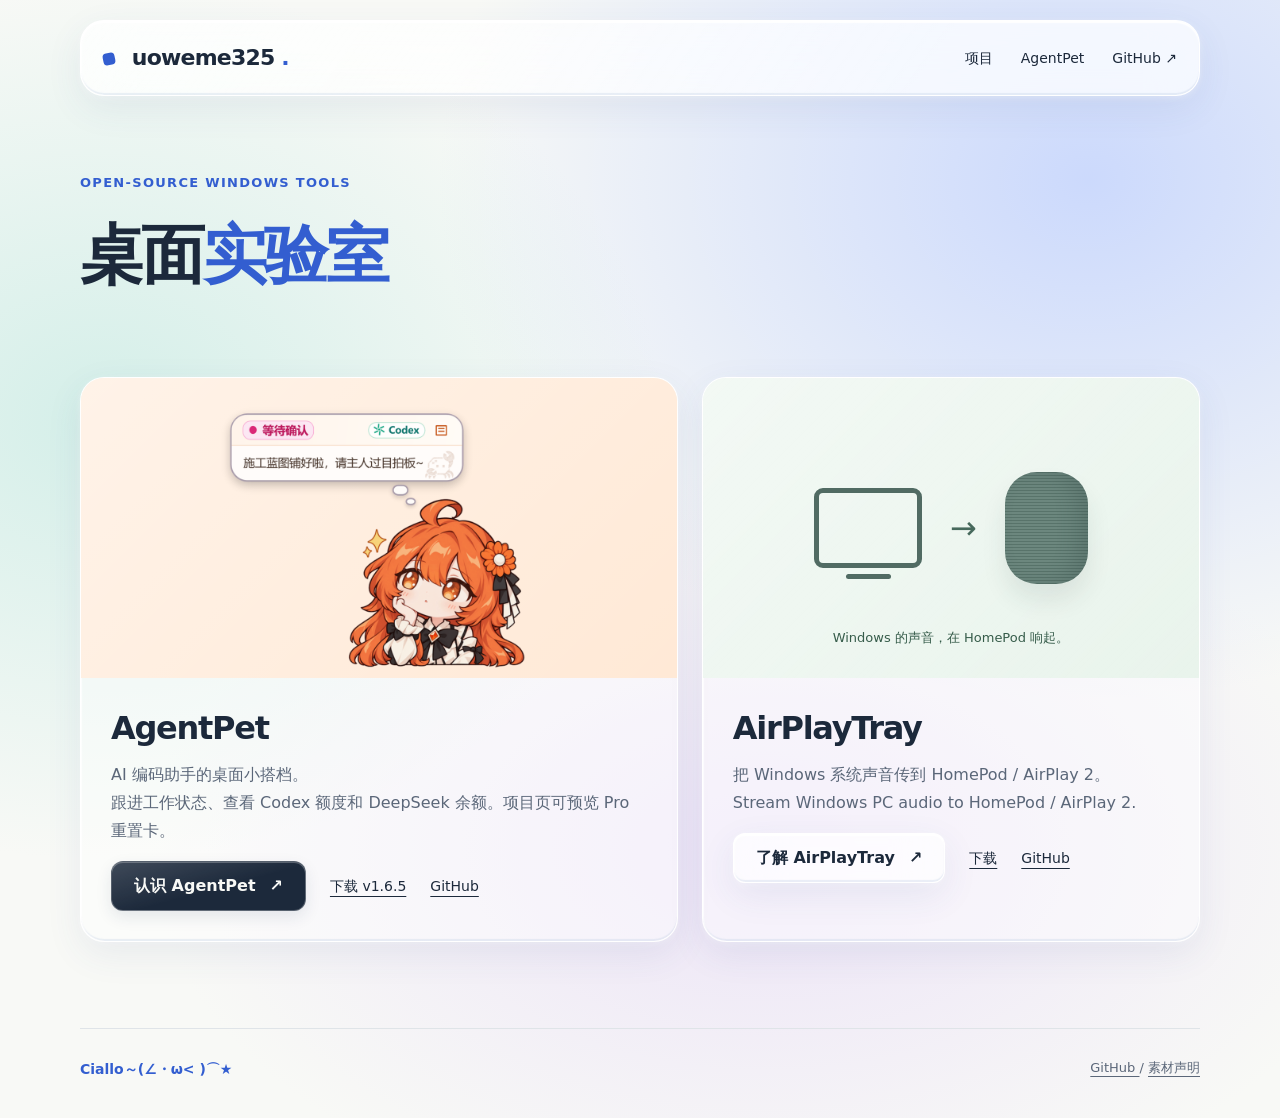
==== index.html @ 13ae91f8 "Restore the homepage open-source label" ====
<!DOCTYPE html>
<html lang="zh-CN">
 <head>
  <meta content="light dark" name="color-scheme"/>
  <meta content="scale" name="text-scale"/>
  <meta charset="utf-8"/>
  <meta content="width=device-width, initial-scale=1.0" name="viewport"/>
  <title>
   uoweme325 — 开源 Windows 小工具 · AgentPet 与 AirPlayTray
  </title>
  <meta content="Open-source Windows desktop utilities by uoweme325: AirPlayTray (stream Windows PC audio to HomePod / AirPlay 2, TuneBlade alternative) and AgentPet (Windows desktop pet for Antigravity, Codex &amp; DeepSeek Harness)." name="description"/>
  <link href="https://uoweme325.github.io/" rel="canonical"/>
  <meta content="website" property="og:type"/>
  <meta content="uoweme325 — Open-Source Windows Utilities" property="og:title"/>
  <meta content="AirPlayTray (Windows audio to HomePod / AirPlay 2) and AgentPet (Windows desktop pet for Antigravity, Codex, and DeepSeek Harness)." property="og:description"/>
  <meta content="https://uoweme325.github.io/" property="og:url"/>
  <link href="/assets/site.css?v=164-ticket2" rel="stylesheet"/>
  <meta content="hB1LJrgwB8bzpsmHyZ8UWJCFtuaxdbqBxyJhywNS37Y" name="google-site-verification"/>
  <meta content="22D04417E4309576BE4F36F7BFB3BDC4" name="msvalidate.01"/>
  <meta content="#f8f9f6" media="(prefers-color-scheme: light)" name="theme-color"/>
  <meta content="#131d2a" media="(prefers-color-scheme: dark)" name="theme-color"/>
  <link href="/assets/claude-pet.ico" rel="icon" type="image/x-icon"/>
  <meta content="https://uoweme325.github.io/assets/agentpet-social.jpg" property="og:image"/>
  <meta content="1200" property="og:image:width"/>
  <meta content="630" property="og:image:height"/>
  <meta content="开源 Windows 桌宠 AgentPet 与小克角色预览" property="og:image:alt"/>
 </head>
 <body>
  <a class="skip" href="#main">
   跳到正文
  </a>
  <header class="wrap site-nav">
   <a class="brand" href="/">
    <span aria-hidden="true" class="brand-mark">
    </span>
    uoweme325
    <span class="soft">
     .
    </span>
   </a>
   <nav aria-label="主要" class="nav-links">
    <a href="/#projects">
     项目
    </a>
    <a href="/AgentPet/">
     AgentPet
    </a>
    <a href="https://github.com/uoweme325">
     GitHub ↗
    </a>
   </nav>
  </header>
  <main class="wrap" id="main" tabindex="-1">
   <section class="home-intro">
    <p class="eyebrow" lang="en">
     OPEN-SOURCE WINDOWS TOOLS
    </p>
    <h1>
     桌面<span class="soft">实验室</span>
    </h1>
   </section>
   <section aria-label="开源项目" class="project-grid" id="projects">
    <article class="project">
     <a aria-label="了解 AgentPet" class="project-art" href="/AgentPet/">
      <img class="home-pet-capture" alt="小克等待确认，Codex 的状态气泡位于角色上方" width="816" height="710" fetchpriority="high" src="/assets/agentpet-1.6.4/claude-scene.webp?v=provider-icons"/>
     </a>
     <div class="project-copy">
      <h2 class="latin">
       AgentPet
      </h2>
      <p>
       AI 编码助手的桌面小搭档。
       <br/>
       跟进工作状态、查看 Codex 额度和 DeepSeek 余额。项目页可预览 Pro 重置卡。
      </p>
      <div class="actions">
       <a class="btn" href="/AgentPet/">
        认识 AgentPet
        <span aria-hidden="true">
         ↗
        </span>
       </a>
       <a class="text-link" href="https://github.com/uoweme325/AgentPet/releases/tag/v1.6.5">
        下载 v1.6.5
       </a>
       <a class="text-link" href="https://github.com/uoweme325/AgentPet">
        GitHub
       </a>
      </div>
     </div>
    </article>
    <article class="project">
     <a aria-label="了解 AirPlayTray" class="project-art audio-art" href="/AirPlayTray/">
      <span aria-hidden="true" class="device">
      </span>
      <span aria-hidden="true" class="signal">
       →
      </span>
      <span aria-hidden="true" class="speaker">
      </span>
      <span class="audio-label">
       Windows 的声音，在 HomePod 响起。
      </span>
     </a>
     <div class="project-copy">
      <h2 class="latin">
       AirPlayTray
      </h2>
      <p>
       把 Windows 系统声音传到 HomePod / AirPlay 2。
       <br/>
       <span lang="en">
        Stream Windows PC audio to HomePod / AirPlay 2.
       </span>
      </p>
      <div class="actions">
       <a class="btn btn-light" href="/AirPlayTray/">
        了解 AirPlayTray
        <span aria-hidden="true">
         ↗
        </span>
       </a>
       <a class="text-link" href="https://github.com/uoweme325/AirPlayTray/releases/latest">
        下载
       </a>
       <a class="text-link" href="https://github.com/uoweme325/AirPlayTray">
        GitHub
       </a>
      </div>
     </div>
    </article>
   </section>
  </main>
  <footer class="wrap site-footer">
   <span class="footer-greeting">
    Ciallo
    <span aria-hidden="true">
     ～(∠・ω&lt; )⌒★
    </span>
   </span>
   <span>
    <a href="https://github.com/uoweme325">
     GitHub
    </a>
    /
    <a href="https://github.com/uoweme325/AgentPet/blob/main/THIRD_PARTY_NOTICES.md">
     素材声明
    </a>
   </span>
  </footer>
 </body>
</html>
---- assets/site.css ----
:root {
  color-scheme: light dark;
  --bg: #f8f9f6;
  --surface: #fff;
  --ink: #1c293b;
  --muted: #5b6779;
  --line: #dfe4e8;
  --accent: #335ed0;
  --tint: #edf0fc;
  --mint: #e9f4ec;
  --shadow: 0 1.5rem 4.375rem #233a5710;
  --glass: #ffffffb8;
  --glass-soft: #ffffff73;
  --glass-edge: #fffffff2;
  --glass-shadow: inset 0 0.125rem 0.0625rem #ffffffee, inset 0.0625rem 0 0.0625rem #ffffffb3, inset 0 -0.125rem 0.0625rem #acbedc40, 0 0.75rem 2.25rem #3b528a16, 0 0.125rem 0.375rem #ffffff66;
  --glow-blue: #b9ccffb3;
  --glow-mint: #bce8e099;
  --glow-pink: #e4d5f899;
  --gradient-space: ;
}
* { box-sizing: border-box; }
html { scroll-padding-top: 2rem; }
body { margin: 0;
  background-color: var(--bg);
  background-image: radial-gradient(ellipse 40.625rem 32.5rem at 85% 11.25rem, var(--glow-blue), transparent), radial-gradient(ellipse 35rem 27.5rem at 8% 26.25rem, var(--glow-mint), transparent), radial-gradient(ellipse 38.75rem 23.75rem at 60% 53.125rem, var(--glow-pink), transparent);
  background-repeat: no-repeat; color: var(--ink); font: 1rem/1.75 "Segoe UI", "Microsoft YaHei", system-ui, sans-serif; }
a { color: inherit; text-decoration: none; }
a:hover { color: var(--accent); }
button { font: inherit; }
a, button, summary { -webkit-tap-highlight-color: transparent; }
:focus-visible { outline: 0.1875rem solid var(--accent); outline-offset: 0.3125rem; }
img { max-width: 100%; height: auto; }
.wrap { width: min(70rem, calc(100% - 3rem)); margin-inline: auto; }
.site-nav { display: flex; flex-wrap: wrap; padding-block: 0.75rem; align-items: center; justify-content: space-between; gap: 1.25rem; min-height: 4.75rem; margin-top: 1.25rem; padding-inline: 1.375rem;
  border: 0.0625rem solid var(--glass-edge); border-radius: 1.5rem;
  background: linear-gradient(125deg var(--gradient-space), #ffffff40, transparent 42%, #ffffff18 75%), var(--glass); box-shadow: var(--glass-shadow); }
.brand { font-family: system-ui, sans-serif; font-size: 1.375rem; font-weight: 800; letter-spacing: -0.05rem; }
.brand-mark { display: inline-block; width: 0.75rem; height: 0.75rem; border-radius: 0.25rem; background: var(--accent); margin-right: 0.625rem; transform: rotate(-12deg); }
.nav-links { display: flex; flex-wrap: wrap; min-inline-size: 0; align-items: center; gap: 1.75rem; font-size: 0.875rem; }
.nav-links a { padding-block: 0.75rem; }
.nav-links [aria-current] { color: var(--accent); }
.skip { position: absolute; top: -6.25rem; background: var(--surface); padding: 0.625rem 1.25rem; z-index: 10; }
.skip:focus { top: 0.625rem; }
h1,h2,h3,p { margin-top: 0; }
h1,h2,h3 { line-height: 1.3; letter-spacing: -.04em; text-wrap: balance; }
.latin { font-family: "Segoe UI", system-ui, sans-serif; }
.eyebrow { color: var(--accent); font-size: 0.8125rem; font-weight: 700; letter-spacing: .1em; margin-bottom: 1.25rem; }
.home-intro { padding: 4.75rem 0 3.625rem; }
.home-intro h1 { font-size: clamp(2.5rem, 1.6rem + 3vw, 4.8rem); line-height: 1.25; max-width: 55rem; margin-bottom: 1.5rem; }
.home-intro p:last-child { color: var(--muted); max-width: 40.625rem; margin-bottom: 0; }
.soft { color: var(--accent); }
.project-grid { display: grid; grid-template-columns: 1.2fr 1fr; gap: 1.5rem; }
.project { border: 0.0625rem solid var(--glass-edge); border-radius: 1.5rem; background: var(--glass-soft); box-shadow: var(--glass-shadow); overflow: hidden; }
.project-art { height: 18.75rem; display: flex; align-items: center; justify-content: center; background: linear-gradient(135deg var(--gradient-space), var(--glass-soft), transparent), var(--tint); position: relative; overflow: hidden; }
.project-art:not(.audio-art) { background-color: #ffe9d6; }
.project-art img { width: 15.9375rem; position: relative; align-self: flex-end; }
.project-art .mini-bubble { position: absolute; top: 2.25rem; left: 1.75rem; border: 0.0625rem solid var(--line); border-radius: 1rem 1rem 0.25rem 1rem; background: var(--glass); padding: 0.75rem 1.125rem; box-shadow: var(--shadow); font-size: 0.8125rem; z-index: 1; }
.project-copy { padding: 1.875rem; }
.project-copy h2 { font-size: 2rem; margin-bottom: 0.75rem; }
.project-copy p { color: var(--muted); min-height: 3.5rem; }
.actions { display: flex; flex-wrap: wrap; align-items: center; gap: 0.875rem 1.5rem; }
.btn { display: inline-flex; align-items: center; justify-content: center; gap: 0.875rem; min-height: 3rem; padding: 0.625rem 1.375rem; border-radius: 0.75rem; background: var(--ink); color: var(--bg); font-weight: 600; border: 0.0625rem solid #ffffff40; box-shadow: inset 0 0.0625rem 0 #ffffff40, 0 0.375rem 1rem #1b30551a; background-image: linear-gradient(165deg var(--gradient-space), #ffffff28, transparent 55%); }
.btn:hover { background: var(--accent); color: #fff; }
.btn-light { background: var(--glass); color: var(--ink); border-color: var(--glass-edge); box-shadow: var(--glass-shadow); }
.text-link { font-size: 0.875rem; text-decoration: underline; text-underline-offset: 0.3125rem; }
.audio-art { background: linear-gradient(135deg var(--gradient-space), var(--glass-soft), transparent), var(--mint); gap: 1.75rem; }
.device { width: 6.75rem; height: 5rem; border: 0.3125rem solid #516b63; border-radius: 0.5625rem; position: relative; }
.device::after { content: ''; position: absolute; width: 2.8125rem; height: 0.3125rem; background: #516b63; bottom: -1rem; left: 1.6875rem; border-radius: 0.25rem; }
.speaker { width: 5.1875rem; height: 7rem; border-radius: 2rem; background: repeating-linear-gradient(0deg, #58736a 0 0.0625rem, #6c877e 0.0625rem 0.1875rem); box-shadow: inset -0.75rem 0 1.25rem #263e3b33, 0 1rem 1.5625rem #263e3b18; }
.signal { color: #47695c; font-size: 2rem; }
.audio-label { position: absolute; bottom: 1.75rem; color: #365c4a; font-size: 0.8125rem; }
.site-footer { border-top: 0.0625rem solid var(--line); margin-top: 5.375rem; padding: 1.75rem 0 2.25rem; display: flex; justify-content: space-between; gap: 1.25rem; color: var(--muted); font-size: 0.8125rem; }
.site-footer a { text-decoration: underline; text-underline-offset: 0.25rem; }
.hero { display: grid; grid-template-columns: repeat(auto-fit, minmax(min(100%, 24rem), 1fr)); align-items: center; gap: 3rem; padding: 4.125rem 0 3.5rem; }
.hero h1 { font-size: clamp(3.5rem, 2.2rem + 4vw, 6.5rem); letter-spacing: -.07em; margin-bottom: 0.75rem; }
.hero .tagline { font-size: clamp(1.6rem, 1.2rem + 1vw, 2.2rem); font-weight: 650; line-height: 1.5; margin-bottom: 1.25rem; }
.hero .intro { color: var(--muted); margin-bottom: 1.625rem; max-width: 26.875rem; }
.release { color: var(--muted); font-size: 0.8125rem; margin: 1rem 0 0; }
.release a { text-decoration: underline; text-underline-offset: 0.25rem; }
.pet-scene {
  --scene-light: #ffe3c7;
  --scene-dark: #51352b;
  --scene-color: var(--scene-light);
  --scene-wash: #ffffff33;
  --scene-highlight: #ffffff99;
  container: pet-preview / inline-size;
  background: linear-gradient(145deg var(--gradient-space), var(--scene-wash), transparent 45%, var(--scene-wash)), var(--scene-color);
  border: 0.0625rem solid #ffffff80;
  box-shadow: 0 1.75rem 4rem -1.875rem #34476559, 0 0.5rem 1.25rem -0.75rem #34476540, inset 0 0.0625rem 0.0625rem #ffffffcc, inset 0 -0.0625rem 0.0625rem #ffffff80;
  border-radius: 2.375rem;
  position: relative;
  display: grid;
  grid-template-columns: minmax(0, 1fr);
  justify-items: center;
  align-content: start;
  gap: 0.875rem;
  padding: 1.25rem 1.5rem 0;
  overflow: hidden;
  overflow: clip;
  isolation: isolate;
}
.pet-scene[data-character="dragon"] { --scene-light: #e7e0f8; --scene-dark: #38304f; }
.pet-scene[data-character="gemini"] { --scene-light: #f5d9ef; --scene-dark: #51304d; }
.pet-scene[data-character="deepseek"] { --scene-light: #cfeaf7; --scene-dark: #193d56; }
.pet-scene[data-character="zcode"] { --scene-light: #d6dcf2; --scene-dark: #242b50; }
:is(.pet-scene, .features, .compat-ticket)[data-character="claude"] {
  --bubble-base: #FFF6EC;
  --bubble-body: #4A2E1B;
  --bubble-banner-start: #FFEAD3;
  --bubble-banner-end: #FFF2E2;
  --bubble-divider: #F7D9BC;
  --bubble-watermark: #CE601824;
  --bubble-glyph: "✧";
  --panel-border: #E28532;
  --panel-accent: #CE6018;
  --panel-heading: #CE6018;
  --panel-dot: #CE6018;
  --panel-subtext: #8F5B36;
  --panel-muted: #A66838;
  --panel-percent: #BA4E0E;
  --panel-track: #F3E2D2;
  --panel-bar: #E57E28;
  --panel-badge: #F7E6D5;
  --panel-badge-ink: #AA5314;
  --panel-shadow: #5E2F0D23;
}
.character[data-character="claude"] { --choice-tint: #FFEAD3; --choice-accent: #CE6018; }
:is(.pet-scene, .features, .compat-ticket)[data-character="dragon"] {
  --bubble-base: #F4F3FB;
  --bubble-body: #2C2645;
  --bubble-banner-start: #E6E4F6;
  --bubble-banner-end: #EFEEF9;
  --bubble-divider: #D8D5EC;
  --bubble-watermark: #655DA226;
  --bubble-glyph: "❖";
  --panel-border: #6D67A2;
  --panel-accent: #595094;
  --panel-heading: #484178;
  --panel-dot: #655DA2;
  --panel-subtext: #6E6799;
  --panel-muted: #8A84B0;
  --panel-percent: #484178;
  --panel-track: #E8E6F4;
  --panel-bar: #746CB0;
  --panel-badge: #EEEDF8;
  --panel-badge-ink: #4E4685;
  --panel-shadow: #2823481b;
}
.character[data-character="dragon"] { --choice-tint: #E6E4F6; --choice-accent: #595094; }
:is(.pet-scene, .features, .compat-ticket)[data-character="gemini"] {
  --bubble-base: #F5F1FF;
  --bubble-body: #2F2859;
  --bubble-banner-start: #EAE2FF;
  --bubble-banner-end: #F6ECFE;
  --bubble-divider: #E2D8FC;
  --bubble-watermark: #7C3AED28;
  --bubble-glyph: "✦";
  --panel-border: #7C6BF2;
  --panel-accent: #5340C9;
  --panel-heading: #4B38BF;
  --panel-dot: #6D5CE7;
  --panel-subtext: #63599E;
  --panel-muted: #7E74B8;
  --panel-percent: #4B38BF;
  --panel-track: #EAE6FA;
  --panel-bar: #7462F0;
  --panel-badge: #EDE9FE;
  --panel-badge-ink: #5340C9;
  --panel-shadow: #37297A1b;
}
.character[data-character="gemini"] { --choice-tint: #EAE2FF; --choice-accent: #5340C9; }
:is(.pet-scene, .features, .compat-ticket)[data-character="deepseek"] {
  --bubble-base: #F0F7FF;
  --bubble-body: #19304B;
  --bubble-banner-start: #DCEBFE;
  --bubble-banner-end: #EBF4FF;
  --bubble-divider: #C7DFF8;
  --bubble-watermark: #2B72BE24;
  --bubble-glyph: "◈";
  --panel-border: #3B82C4;
  --panel-accent: #1D5FA7;
  --panel-heading: #1A5294;
  --panel-dot: #2B72BE;
  --panel-subtext: #46698F;
  --panel-muted: #6284A8;
  --panel-percent: #1A5294;
  --panel-track: #DCEBFA;
  --panel-bar: #327AD1;
  --panel-badge: #E3EFFC;
  --panel-badge-ink: #1D5FA7;
  --panel-shadow: #1538601b;
}
.character[data-character="deepseek"] { --choice-tint: #DCEBFE; --choice-accent: #1D5FA7; }
:is(.pet-scene, .features, .compat-ticket)[data-character="zcode"] {
  --bubble-base: #F1F4FC;
  --bubble-body: #1C253B;
  --bubble-banner-start: #DCE3F7;
  --bubble-banner-end: #ECF0FA;
  --bubble-divider: #CBD5F0;
  --bubble-watermark: #3B59A824;
  --bubble-glyph: "◇";
  --panel-border: #4A66B0;
  --panel-accent: #2C478E;
  --panel-heading: #253D7D;
  --panel-dot: #3B59A8;
  --panel-subtext: #4D5E87;
  --panel-muted: #697AA3;
  --panel-percent: #253D7D;
  --panel-track: #DFE5F5;
  --panel-bar: #3F5EB5;
  --panel-badge: #E6EBF8;
  --panel-badge-ink: #2C478E;
  --panel-shadow: #1A264A1b;
}
.character[data-character="zcode"] { --choice-tint: #DCE3F7; --choice-accent: #2C478E; }
.pet-scene::before {
  content: '';
  position: absolute;
  inset: 0.125rem;
  border-radius: inherit;
  pointer-events: none;
  background: radial-gradient(ellipse 85% 48% at 18% 0%, var(--scene-highlight), transparent 80%), linear-gradient(120deg var(--gradient-space), #ffffff1a, transparent 50%, #ffffff1f);
  box-shadow: inset 0 0.125rem 0.4375rem #ffffff99, inset 0 -0.1875rem 0.75rem #ffffff33;
}
.pet-scene::after {
  content: '';
  position: absolute;
  inset: 0;
  padding: 0.09375rem;
  border-radius: inherit;
  pointer-events: none;
  background: linear-gradient(145deg var(--gradient-space), #ffffffed, #ffffff59 20%, #ffffff0d 38%, #35465f40 54%, #ffffffcc 75%, #ffffff33);
  -webkit-mask: linear-gradient(#fff 0 0) content-box, linear-gradient(#fff 0 0);
  mask: linear-gradient(#fff 0 0) content-box, linear-gradient(#fff 0 0);
  -webkit-mask-composite: xor;
  mask-composite: exclude;
}
.hero-pet { display: block; width: min(100%, 20rem); position: relative; z-index: 1; filter: drop-shadow(0 0.875rem 1rem #3447651f); }
.scene-note { position: relative; z-index: 3; justify-self: start; font-size: 0.8125rem; color: var(--muted); }
.speech {
  position: relative;
  z-index: 2;
  width: min(100%, 19.05rem);
  margin-bottom: 3rem;
  padding: 0;
  border: .12rem solid #a296a8dc;
  border-radius: 1.35rem;
  background: var(--bubble-base);
  color: var(--bubble-body);
  box-shadow: 0 .3rem 1.2rem #3b34483d;
}
.speech-header {
  padding: 0.4375rem 0.875rem;
  border-radius: 1.23rem 1.23rem 0 0;
  border-bottom: 0.0625rem solid var(--bubble-divider);
  background: linear-gradient(to bottom right var(--gradient-space), var(--bubble-banner-start), var(--bubble-banner-end));
}
.speech-state {
  display: inline-flex;
  align-items: center;
  padding: .1125rem .45rem;
  border: .0675rem solid #f9a8d4;
  border-radius: .6rem;
  background: #fce7f3;
  color: #be185d;
  font-size: .9375rem;
  line-height: 1.25;
}
.speech-body { position: relative; padding: .675rem .975rem .825rem; overflow: clip; }
.speech p { position: relative; margin: 0; font-size: .9375rem; line-height: 1.44; }
.speech-watermark { position: absolute; right: 0.75rem; bottom: 0.25rem; color: var(--bubble-watermark); font-size: 2rem; line-height: 1; }
.speech-watermark::before { content: var(--bubble-glyph); }
.speech::before, .speech::after {
  content: '';
  position: absolute;
  background: var(--bubble-base);
  border: .1125rem solid #a296a8dc;
  box-shadow: 0 0.125rem 0.5rem #3b34483b;
  pointer-events: none;
}
.speech::before { top: calc(100% + .2625rem); right: 4.5rem; width: 1.35rem; height: .9rem; border-radius: .45rem; }
.speech::after { top: calc(100% + 1.35rem); right: 3.9rem; width: .8625rem; height: .6rem; border-width: .105rem; border-radius: .3rem; }
.speech .dot { width: .6375rem; height: .6375rem; margin-right: .45rem; }
.dot { display: inline-block; flex: none; width: 0.53125rem; height: 0.53125rem; border-radius: 50%; background: #db2777; margin-right: 0.375rem; }
.compat-ticket {
  border-radius: 1.125rem;
  border: 0.09375rem solid color-mix(in oklab, var(--panel-border, #e28532) 58%, #ffffff);
  background: color-mix(in oklab, var(--bubble-base, #fff6ec) 74%, #ffffff);
  box-shadow: 0 0.1875rem 0 color-mix(in oklab, var(--bubble-divider, #f7d9bc) 82%, #ffffff), 0 0.75rem 1.75rem -1.25rem var(--panel-shadow, #5e2f0d23);
  overflow: hidden;
  transition: border-color 180ms ease-out, background-color 180ms ease-out;
}
.compat-ticket-head {
  display: flex;
  flex-wrap: wrap;
  align-items: center;
  justify-content: space-between;
  gap: .35rem 1rem;
  padding: .52rem 1.125rem;
  background: linear-gradient(90deg var(--gradient-space), var(--bubble-banner-start, #ffead3), var(--bubble-banner-end, #fff2e2));
  border-bottom: 0.09375rem dashed color-mix(in oklab, var(--panel-border, #e28532) 45%, transparent);
  font-size: .75rem;
}
.compat-ticket-kicker {
  display: inline-flex;
  align-items: center;
  gap: .45rem;
  color: var(--panel-heading, #ce6018);
  font-weight: 700;
  letter-spacing: .03em;
}
.compat-live-dot {
  width: .45rem;
  height: .45rem;
  border-radius: 50%;
  background: var(--panel-dot, #ce6018);
  flex: none;
}
.compat-ticket-note {
  font-size: .75rem;
  color: var(--panel-subtext, #8f5b36);
  font-weight: 500;
}
.compat-ticket-row {
  display: grid;
  grid-template-columns: repeat(3, minmax(0, 1fr));
}
.compat-ticket-part {
  display: flex;
  align-items: center;
  gap: .75rem;
  min-inline-size: 0;
  padding: .875rem 1.125rem;
  color: var(--bubble-body, var(--ink));
  text-decoration: none;
  transition: background-color 150ms ease-out;
}
.compat-ticket-part + .compat-ticket-part {
  border-left: 0.09375rem dashed color-mix(in oklab, var(--panel-border, #e28532) 45%, transparent);
}
.compat-ticket-part:hover {
  background: color-mix(in oklab, var(--bubble-banner-start, #ffead3) 56%, #ffffff);
  color: var(--bubble-body, var(--ink));
}
.compat-app-tile {
  flex: none;
  width: 2.25rem;
  height: 2.25rem;
  border-radius: .5625rem;
  border: 0.0625rem solid color-mix(in oklab, var(--panel-border, #e28532) 30%, #e3e7ed);
  background: #fff;
  display: grid;
  place-items: center;
}
.compat-app-tile img {
  width: 1.3125rem;
  height: 1.3125rem;
  object-fit: contain;
}
.compat-app-tile-dsh {
  overflow: hidden;
  padding: 0;
}
.compat-app-tile-dsh img {
  width: 100%;
  height: 100%;
  object-fit: cover;
}
.compat-part-copy {
  min-inline-size: 0;
  flex: 1;
  display: flex;
  flex-direction: column;
}
.compat-part-name {
  font-size: .90625rem;
  font-weight: 650;
  line-height: 1.25;
  letter-spacing: -.015em;
  color: var(--ink);
  transition: color 150ms ease-out;
}
.compat-ticket-part:hover .compat-part-name {
  color: var(--panel-heading, var(--accent));
}
.compat-part-desc {
  margin-top: .125rem;
  font-size: .75rem;
  color: var(--panel-subtext, var(--muted));
  line-height: 1.35;
  white-space: nowrap;
  overflow: hidden;
  text-overflow: ellipsis;
}
.compat-part-arrow {
  flex: none;
  font-size: .875rem;
  font-weight: 600;
  color: var(--panel-muted, var(--muted));
  transition: transform 150ms ease-out, color 150ms ease-out;
}
.compat-ticket-part:hover .compat-part-arrow {
  color: var(--panel-heading, var(--accent));
  transform: translate(0.1rem, -0.1rem);
}
@media (max-width: 56em) {
  .compat-ticket-row { grid-template-columns: 1fr; }
  .compat-ticket-part + .compat-ticket-part {
    border-left: 0;
    border-top: 0.09375rem dashed color-mix(in oklab, var(--panel-border, #e28532) 45%, transparent);
  }
}
.section { padding-top: 5.125rem; }
.section-heading { display: flex; align-items: end; justify-content: space-between; gap: 1.5rem; margin-bottom: 1.875rem; }
.section h2 { font-size: clamp(1.8rem, 1.35rem + 1.5vw, 2.8rem); margin-bottom: 0; }
.section-heading p { color: var(--muted); font-size: 0.875rem; margin: 0; }
.features { display: grid; grid-template-columns: repeat(auto-fit, minmax(min(100%, 16rem), 1fr)); gap: 1.25rem; }
.feature { border: 0.0625rem solid var(--glass-edge); background: var(--glass); box-shadow: var(--glass-shadow); border-radius: 1.25rem; padding: 1.5rem; }
.feature h3 { margin: 1.375rem 0 0.625rem; font-size: 1.25rem; }
.feature > p { color: var(--muted); font-size: 0.875rem; margin-bottom: 0; }
.feature-demo { container: feature-preview / inline-size; min-inline-size: 0; min-height: 14rem; display: grid; place-items: center; padding: .5rem 0 2.5rem; }
.native-panel, .speech { color-scheme: only light; }
.native-panel, .speech { font-family: "Microsoft YaHei UI", "Segoe UI", sans-serif; line-height: 1.25; }
/* Native geometry at 1.2 times the app's DIP dimensions; sample content may grow when text is enlarged. */
.native-panel { position: relative; width: min(100%, 19.8rem); min-inline-size: 0; border: .165rem solid var(--panel-border); border-radius: 1.35rem; background: var(--bubble-base); color: var(--bubble-body); box-shadow: 0 .3rem 1.2rem var(--panel-shadow); }
.native-panel::before, .native-panel::after { content: ''; position: absolute; background: var(--bubble-base); border: .135rem solid var(--panel-border); box-shadow: 0 .15rem .675rem var(--panel-shadow); pointer-events: none; }
.native-panel::before { top: calc(100% + .2625rem); right: 4.5rem; width: 1.35rem; height: .9rem; border-radius: .45rem; }
.native-panel::after { top: calc(100% + 1.35rem); right: 3.9rem; width: .8625rem; height: .6rem; border-width: .1125rem; border-radius: .3rem; }
.native-heading { display: flex; flex-wrap: wrap; align-items: center; gap: .45rem; margin-bottom: .45rem; }
.native-heading strong { min-inline-size: 0; font-size: .9375rem; line-height: 1.3; color: var(--panel-accent); }
.native-icon { width: 1.2rem; height: 1.2rem; object-fit: contain; flex: none; }
.native-refresh { margin-inline-start: auto; color: var(--panel-accent); font-size: 1.05rem; line-height: 1; }
.native-badge { padding: .1125rem .45rem; border-radius: .375rem; background: var(--panel-badge); color: var(--panel-badge-ink); font-size: .75rem; font-weight: 600; }
.native-work { container: work-status / inline-size; width: min(100%, 19.05rem); min-block-size: 5.4rem; }
.native-work-header { display: flex; align-items: center; justify-content: space-between; gap: .375rem; padding: .5rem .625rem; border-bottom: .075rem solid var(--bubble-divider); border-radius: 1.185rem 1.185rem 0 0; background: linear-gradient(to bottom right var(--gradient-space), var(--bubble-banner-start), var(--bubble-banner-end)); }
.native-work-status { display: flex; align-items: center; flex: none; }
.native-work-state { display: inline-flex; align-items: center; color: var(--panel-heading); font-size: .875rem; white-space: nowrap; }
.native-work-dot { width: .53125rem; height: .53125rem; margin-inline-end: .375rem; border-radius: 50%; background: var(--panel-dot); }
.native-sources { display: flex; align-items: center; gap: .25rem; min-inline-size: 0; margin: 0; padding: 0; list-style: none; }
.native-source { display: inline-flex; flex: none; align-items: center; gap: .1875rem; padding: .0625rem .25rem; border: .05625rem solid #afe1cd; border-radius: .53125rem; background: #ffffffdd; color: #0f766e; font-size: .75rem; font-weight: 700; white-space: nowrap; }
.native-source[data-agent="antigravity"] { border-color: #bfdbfe; color: #1d4ed8; }
.native-source[data-agent="dsh"] { border-color: #b3ddf2; color: #026aa7; }
.native-source img { flex: none; width: .8125rem; height: .8125rem; }
@container work-status (max-width: 18rem) {
  .native-source > span { position: absolute; inline-size: .0625rem; block-size: .0625rem; padding: 0; margin: -.0625rem; overflow: clip; clip-path: inset(50%); white-space: nowrap; }
}
@container work-status (max-width: 10rem) {
  .native-work-header { padding-inline: .375rem; gap: .25rem; }
  .native-work-label { position: absolute; inline-size: .0625rem; block-size: .0625rem; padding: 0; margin: -.0625rem; overflow: clip; clip-path: inset(50%); white-space: nowrap; }
  .native-work-dot { margin-inline-end: 0; }
  .native-sources { gap: .125rem; }
  .native-source { padding-inline: .0625rem; }
  .native-source img { width: .625rem; height: .625rem; }
}
.native-work-body { position: relative; padding: .675rem .975rem .825rem; }
.native-work-body p { position: relative; margin: 0; font-size: .9375rem; line-height: 1.44; }
.native-work-body .speech-watermark { right: .75rem; bottom: .3rem; font-size: 2.1rem; }
.native-quota, .native-balance { min-block-size: 9.75rem; padding: .6rem .9rem; align-content: center; }
.native-quota { display: grid; }
.native-quota-row { display: flex; flex-wrap: wrap; align-items: baseline; gap: .15rem .6rem; margin: .15rem 0; }
.native-quota-row span { color: var(--panel-subtext); font-size: .8625rem; }
.native-quota-row small { color: var(--panel-muted); font-size: .7875rem; }
.native-quota-row span { font-weight: 600; }
.native-quota-row b { margin-inline-start: auto; color: var(--panel-percent); font-size: 1.35rem; line-height: 1.2; }
.native-meter { display: block; appearance: none; width: 100%; height: .375rem; margin: 0; border: 0; border-radius: .225rem; background: var(--panel-track); }
.native-meter + .native-quota-row { margin-top: .525rem; }
.native-meter::-webkit-meter-bar { height: .375rem; border: 0; border-radius: .225rem; background: var(--panel-track); }
.native-meter::-webkit-meter-optimum-value { border-radius: inherit; background: var(--panel-bar); }
.native-meter::-moz-meter-bar { border-radius: inherit; background: var(--panel-bar); }
.native-balance { display: grid; grid-template-columns: minmax(0, 1fr) auto; column-gap: .3rem; align-items: center; }
.native-balance .native-heading { grid-row: 1; grid-column: 1 / -1; display: grid; grid-template-columns: minmax(0, 1fr) auto auto; gap: .15rem; margin-bottom: .375rem; }
.native-title { display: flex; align-items: center; gap: .225rem; min-inline-size: 0; }
.native-title .native-icon { width: .975rem; height: .975rem; }
.native-title .native-badge { flex: none; padding: .0375rem .2625rem; font-size: .7125rem; }
.native-update { color: var(--panel-muted); font-size: .75rem; white-space: nowrap; }
.native-balance .native-refresh { margin: 0; font-size: .9375rem; }
.native-total { grid-row: 2; grid-column: 1 / -1; display: flex; flex-wrap: wrap; align-items: baseline; justify-content: space-between; gap: .3rem; min-inline-size: 0; margin: .075rem 0; }
.native-total span { color: var(--panel-subtext); font-size: .81rem; font-weight: 600; }
.native-total b { color: var(--panel-percent); font-size: 1.35rem; line-height: 1.2; overflow-wrap: anywhere; }
.native-breakdown { grid-row: 3; grid-column: 1; min-inline-size: 0; margin: .225rem 0 0; color: var(--panel-muted); font-size: .75rem; line-height: 1.25; }
.native-pricing { grid-row: 3; grid-column: 2; min-inline-size: 0; margin-top: .225rem; color: #2563eb; font-size: .7125rem; text-align: right; text-underline-offset: .2em; }
.native-pricing:hover { color: #1d4ed8; }
.native-pricing:focus-visible { outline-color: #1d4ed8; }
@container feature-preview (max-width: 18rem) {
  .native-balance .native-heading { display: contents; }
  .native-title { grid-row: 1; grid-column: 1 / -1; padding-inline-end: 1.5rem; margin-bottom: .375rem; }
  .native-title strong { font-size: .78125rem; }
  .native-title .native-icon { width: .8125rem; height: .8125rem; }
  .native-title .native-badge { font-size: .59375rem; }
  .native-balance .native-refresh { grid-row: 1; grid-column: 2; justify-self: end; align-self: center; margin-bottom: .375rem; }
  .native-update { grid-row: 2; grid-column: 1; }
  .native-pricing { grid-row: 2; grid-column: 2; align-self: center; margin-top: 0; }
  .native-total { grid-row: 3; }
  .native-total span { font-size: .675rem; }
  .native-total b { font-size: 1.125rem; }
  .native-breakdown { grid-row: 4; grid-column: 1 / -1; }
}
@container feature-preview (max-width: 12rem) {
  .native-balance { display: flex; flex-direction: column; align-items: stretch; }
  .native-title { flex-wrap: wrap; }
  .native-title strong { overflow-wrap: anywhere; }
}
.demo-note { margin: 0.875rem 0 0; color: var(--muted); font-size: 0.8125rem; }
.character-grid { min-inline-size: 0; margin: 0; padding: 0; border: 0; display: grid; grid-template-columns: repeat(5,minmax(0,1fr)); gap: 1.125rem; }
.character {
  position: relative;
  display: block;
  width: 100%;
  padding: 0.625rem 0.625rem 1.125rem;
  border: 0.125rem solid var(--glass-edge);
  border-radius: 1.5rem;
  background: var(--glass);
  box-shadow: 0 0.625rem 1.75rem #3447650d, inset 0 0.0625rem 0.0625rem #ffffffb3;
  color: var(--ink);
  text-align: center;
  cursor: pointer;
}
.character:has(input:checked) { border-color: var(--choice-accent); box-shadow: 0 0 0 0.25rem var(--choice-tint), 0 0.875rem 2rem #3447651a; }
.character-portrait {
  display: block;
  margin-bottom: 0.75rem;
  padding-top: 0.25rem;
  border: 0.0625rem solid #ffffffb3;
  border-radius: 1rem;
  overflow: hidden;
  background: linear-gradient(145deg var(--gradient-space), #ffffff80, transparent 75%), var(--choice-tint);
}
.character img { width: 100%; aspect-ratio: 1; display: block; filter: drop-shadow(0 0.5rem 0.5rem #3447651a); }
.character strong { display: block; margin-bottom: 0.1875rem; font-size: 1rem; }
.character-family { font-size: 0.8125rem; color: var(--muted); }
.character-selected {
  position: absolute;
  z-index: 1;
  top: 0.625rem;
  right: 0.625rem;
  display: grid;
  place-items: center;
  width: 1.5rem;
  height: 1.5rem;
  border-radius: 50%;
  background: var(--choice-accent);
  color: #fff;
  font-size: 0.875rem;
  font-weight: 700;
  visibility: hidden;
}
.character:has(input:checked) .character-selected { visibility: visible; }
.sr-only, .character-choice { position: absolute; width: 0.0625rem; height: 0.0625rem; overflow: hidden; clip-path: inset(50%); white-space: nowrap; }
.character-input { position: absolute; z-index: 2; inset: 0; width: 100%; height: 100%; margin: 0; opacity: 0; cursor: pointer; }
.footer-greeting { display: inline-flex; color: var(--accent); font-size: 0.875rem; font-weight: 600; }
.setup { background: linear-gradient(135deg var(--gradient-space), var(--glass-soft), transparent), var(--mint); border: 0.0625rem solid var(--glass-edge); box-shadow: var(--glass-shadow); border-radius: 1.5rem; padding: 2.375rem; margin-top: 4.875rem; }
.setup h2 { margin: 0 0 1.75rem; }
.steps { display: grid; grid-template-columns: repeat(3,minmax(0,1fr)); gap: 2rem; padding-left: 1.375rem; }
.steps li { padding-left: 0.3125rem; }
.steps strong { display: block; margin-bottom: 0.5rem; }
.steps p { font-size: 0.8125rem; color: var(--muted); }
.requirements { font-size: 0.8125rem; color: var(--muted); border-top: 0.0625rem solid var(--line); padding-top: 1.125rem; margin-bottom: 0; }
details { border-bottom: 0.0625rem solid var(--line); padding-block: 1.25rem; }
summary { cursor: pointer; font-weight: 600; list-style: none; display: flex; align-items: baseline; gap: .65em; }
summary::-webkit-details-marker { display: none; }
summary::before { content: ''; flex: none; width: .45em; height: .45em; border-right: 0.125rem solid currentColor; border-bottom: 0.125rem solid currentColor; transform: rotate(-45deg); }
details[open] > summary::before { transform: rotate(45deg); }
details p { max-width: 50rem; color: var(--muted); font-size: 0.875rem; margin: 0.9375rem 0 0; }
@media (prefers-reduced-motion: no-preference) {
  .btn, .character { transition: background-color .2s, border-color .2s, box-shadow .2s, transform .2s; }
  .btn:hover, .character:hover { transform: translateY(-0.1875rem); }
}
@media (hover: hover) and (pointer: fine) and (prefers-reduced-motion: no-preference) {
  .pet-scene::before {
    background: radial-gradient(ellipse 85% 48% at var(--light-x, 18%) var(--light-y, 0%), var(--scene-highlight), transparent 80%), linear-gradient(120deg var(--gradient-space), #ffffff1a, transparent 50%, #ffffff1f);
  }
}
@media (max-width: 50em) {
  .hero { gap: 1.75rem; }
  .project-grid { grid-template-columns: 1fr 1fr; }
}
@media (max-width: 64em) {
  .features { grid-template-columns: 1fr; }
  .feature { display: grid; grid-template-columns: 1fr 1fr; grid-template-rows: auto auto 1fr; gap: 0 1.5rem; align-items: start; }
  .feature-demo { grid-row: span 3; }
  .feature h3 { margin-top: 0.625rem; }
}
@media (max-width: 40em) {
  .wrap { width: calc(100% - 2.25rem); }
  .site-nav { min-height: 4.25rem; gap: 0.625rem; padding-inline: 0.875rem; border-radius: 1.25rem; }
  .brand { font-size: 1.125rem; }
  .nav-links { gap: 1rem; font-size: 0.8125rem; }
  .home-intro { padding: 3.125rem 0 2.25rem; }
  .project-grid, .hero { grid-template-columns: 1fr; }
  .project-art { height: 16.25rem; }
  .hero { padding-top: 2.625rem; gap: 2rem; }

  .hero .intro { max-width: none; }
  .pet-scene { border-radius: 2rem; }
  .section { padding-top: 3.5rem; }
  .section-heading { display: block; }
  .section-heading p { margin-top: 0.75rem; }
  .compat-ticket-head { padding: .45rem .875rem; }
  .compat-ticket-part { padding: .75rem .875rem; gap: .625rem; }
  .character-grid { display: flex; flex-wrap: wrap; justify-content: center; gap: 0.625rem; }
  .character { flex: 0 1 calc((100% - 1.25rem) / 3); min-inline-size: min(100%, 6rem); }
  .character { padding: 0.5rem 0.3125rem 0.8125rem; border-radius: 1.125rem; }
  .character-portrait { margin-bottom: 0.5rem; }
  .character strong { font-size: 0.875rem; }
  .character-family { font-size: 0.8125rem; }
  .character-selected { top: 0.375rem; right: 0.375rem; width: 1.25rem; height: 1.25rem; font-size: 0.8125rem; }
  .feature { display: block; }
  .feature h3 { margin-top: 1.25rem; }
  .steps { grid-template-columns: minmax(0, 1fr); gap: 0.625rem; }
  .setup { padding: 1.75rem; margin-top: 3.375rem; }
  .site-footer { flex-direction: column; gap: 0.625rem; margin-top: 3.5rem; }
}
@media (prefers-color-scheme: dark) {
  :root { --bg: #131d2a; --surface: #1c2939; --ink: #edf1f8; --muted: #b1bed0; --line: #354356; --accent: #a9bdff; --tint: #263149; --mint: #203b35; --shadow: 0 1.5rem 3.75rem #0002; }
  :root {
    --glass: #1c2939c9;
    --glass-soft: #1c29398c;
    --glass-edge: #ffffff24;
    --glass-shadow: inset 0 0.0625rem 0 #ffffff22, inset 0 -0.0625rem 0 #0002, 0 1rem 3rem #0003;
    --glow-blue: #4868bd40;
    --glow-mint: #2f9f8c24;
    --glow-pink: #9a60c524;
  }
  .pet-scene {
    --scene-color: var(--scene-dark);
    --scene-wash: #d8e5ff0d;
    --scene-highlight: #e0ecff1f;
    border-color: #ffffff29;
    box-shadow: 0 1.75rem 4rem -1.875rem #0009, 0 0.5rem 1.25rem -0.75rem #0006, inset 0 0.0625rem 0.0625rem #ffffff40;
  }
  .pet-scene::before { box-shadow: inset 0 0.125rem 0.4375rem #ffffff26, inset 0 -0.1875rem 0.75rem #ffffff0d; }
  .pet-scene::after { opacity: .55; }
  .character:has(input:checked) { box-shadow: 0 0 0 0.125rem var(--choice-accent), 0 0.875rem 2rem #0003; }
  .character-portrait { border-color: #ffffff1a; background: radial-gradient(ellipse at 50% 85%, #ffffff1f, transparent 80%); }
  .project-art:not(.audio-art) { background-color: #51352b; }
  .audio-label, .signal { color: #c1dece; }
  .btn:hover { background: #bed0ff; color: #131d2a; }
}

@supports (background: linear-gradient(in oklab, white, black)) {
  :root { --gradient-space: in oklab; }
}
/* Solid surfaces remain the fallback when backdrop filtering is unavailable. */
@supports ((backdrop-filter: blur(0.0625rem)) or (-webkit-backdrop-filter: blur(0.0625rem))) {
  .site-nav, .mini-bubble, .btn-light {
    -webkit-backdrop-filter: blur(1.5rem) saturate(155%);
    backdrop-filter: blur(1.5rem) saturate(155%);
  }
  .pet-scene {
    -webkit-backdrop-filter: blur(1.375rem) saturate(150%);
    backdrop-filter: blur(1.375rem) saturate(150%);
  }
}
@supports (background-color: color-mix(in oklab, white, transparent)) {
  .pet-scene { background-color: color-mix(in oklab, var(--scene-color) 38%, transparent); }
}
@media (prefers-reduced-transparency: reduce) {
  :root { --glass: var(--surface); --glass-soft: var(--surface); }
  .site-nav, .mini-bubble, .btn-light, .chip-btn, .detail-trigger, .scene-quote, .pill-switch {
    -webkit-backdrop-filter: none;
    backdrop-filter: none;
  }
  .chip-btn, .detail-trigger, .scene-quote { background: var(--surface); }
}
@media (forced-colors: active) {
  .site-nav, .project, .pet-scene, .speech, .mini-bubble, .btn, .feature, .character, .setup {
    border-color: ButtonText;
    box-shadow: none;
  }
  .character:has(input:checked) { outline: 0.125rem solid Highlight; }
}

.hero > *, .project, .feature { min-inline-size: 0; }
.brand, h1, h2 { overflow-wrap: anywhere; }
.hero .tagline, .section-heading p { text-wrap: balance; }
.hero .intro, .feature > p, .steps p, details p { text-wrap: pretty; }
.keep { white-space: nowrap; }
.steps li, .speech p, .feature-demo { min-inline-size: 0; overflow-wrap: anywhere; }
.speech-state { max-inline-size: 100%; overflow-wrap: anywhere; }
.character:has(input:focus-visible) { outline: 0.1875rem solid var(--accent); outline-offset: 0.3125rem; }
.character { -webkit-tap-highlight-color: transparent; }

@container pet-preview (max-width: 24rem) {
  .speech { margin-bottom: 3rem; }
  .hero-pet { width: min(100%, 17rem); }
}
@media (min-width: 64.0625em) {
  .features { grid-template-rows: auto auto 1fr auto; }
  .feature { display: grid; grid-row: span 4; grid-template-rows: auto auto 1fr auto; grid-template-rows: subgrid; row-gap: 0; }
}
@media (prefers-color-scheme: dark) {
  .character[data-character="claude"] { --choice-accent: #f3ae77; }
  .character[data-character="dragon"] { --choice-accent: #b6a8ee; }
  .character[data-character="gemini"] { --choice-accent: #c2a8ff; }
  .character[data-character="deepseek"] { --choice-accent: #89bdf2; }
  .character[data-character="zcode"] { --choice-accent: #a5b8f2; }
  .character-selected { color: #131d2a; }
}
@media (forced-colors: active) {
  .native-meter { outline: 0.0625rem solid CanvasText; background: Canvas; forced-color-adjust: none; }
  .native-meter::-webkit-meter-bar { background: Canvas; }
  .native-meter::-webkit-meter-optimum-value { background: Highlight; }
  .native-meter::-moz-meter-bar { background: Highlight; }
  .native-work-dot, .dot { background-color: Highlight; forced-color-adjust: none; }
  .character:has(input:checked) { border-color: Highlight; }
}
@supports (interpolate-size: allow-keywords) {
  details::details-content { interpolate-size: allow-keywords; overflow: clip; contain: layout; }
  details:not([open])::details-content { block-size: 0; }
  @media (prefers-reduced-motion: no-preference) {
    details::details-content {
      transition: block-size .25s ease, content-visibility .25s;
      transition-behavior: allow-discrete;
    }
  }
}
@media (prefers-reduced-motion: no-preference) {
  summary::before { transition: transform .2s ease; }
  ::view-transition-group(pet-portrait), ::view-transition-group(pet-bubble), ::view-transition-group(bubble-grid) { animation-duration: .2s; }
}
@media (prefers-reduced-motion: reduce) {
  ::view-transition-group(*),
  ::view-transition-old(*),
  ::view-transition-new(*) {
    animation: none !important;
  }
}
::view-transition-old(root), ::view-transition-new(root) { animation: none; }


/* Captures have their native proportions, including the two tail bubbles. */
.pet-scene { padding: 1.1rem 1.2rem 1rem; gap: .6rem; }
.scene-caption { display: flex; justify-content: space-between; align-items: baseline; flex-wrap: wrap; gap: .25rem .75rem; inline-size: 100%; padding-inline: .35rem; color: var(--muted); font-size: .8rem; position: relative; }
.scene-caption strong { color: var(--ink); font-weight: 600; }
.hero-capture {
  display: block;
  position: relative;
  width: min(100%, 24rem);
  aspect-ratio: 816 / 710;
  object-fit: contain;
  cursor: pointer;
  user-select: none;
  -webkit-user-drag: none;
  transform-origin: 65% 92%;
}
.scene-quote {
  position: relative;
  z-index: 2;
  display: grid;
  place-items: center;
  margin: .1rem 0 0;
  padding: .46rem 1.25rem;
  inline-size: min(100%, 22.5rem);
  min-block-size: 3.55rem;
  border-radius: 1.1rem;
  border: 0.0625rem solid #ffffffc9;
  background: linear-gradient(160deg, #ffffff9e 0%, #ffffff5e 100%);
  box-shadow:
    inset 0 0.0625rem 0.0625rem #ffffffeb,
    0 0.25rem 0.875rem -0.25rem #233a5712;
  -webkit-backdrop-filter: blur(0.875rem) saturate(150%);
  backdrop-filter: blur(0.875rem) saturate(150%);
  color: var(--ink);
  font-size: .8125rem;
  line-height: 1.44;
  text-align: left;
}
.quote-stack {
  display: flex;
  flex-direction: column;
  justify-content: center;
  gap: .08rem;
  inline-size: min(100%, 17.5rem);
}
.quote-lead {
  align-self: flex-start;
  text-align: left;
  max-inline-size: 100%;
}
.quote-tail {
  align-self: flex-end;
  text-align: right;
  max-inline-size: 100%;
}
@container pet-preview (max-width: 22rem) {
  .scene-quote { min-block-size: 3.7rem; padding-inline: .9rem; }
  .quote-stack { inline-size: 100%; }
}
.scene-actions {
  position: relative;
  z-index: 2;
  display: flex;
  flex-wrap: wrap;
  justify-content: center;
  gap: .5rem;
  inline-size: 100%;
  padding-top: .15rem;
}
.chip-btn, .detail-trigger {
  display: inline-flex;
  align-items: center;
  justify-content: center;
  gap: .38rem;
  min-height: 2.15rem;
  padding: .34rem .92rem;
  border-radius: 999px;
  border: 0.0625rem solid #ffffffd9;
  background: linear-gradient(180deg, #ffffffd4 0%, #ffffff8c 100%);
  box-shadow:
    inset 0 0.0625rem 0.0625rem #fffffffa,
    inset 0 -0.0625rem 0.125rem #ffffff66,
    0 0.3125rem 0.875rem -0.1875rem #233a571a,
    0 0.0625rem 0.1875rem #233a570d;
  color: var(--ink);
  font-size: .8rem;
  font-weight: 600;
  letter-spacing: -0.01em;
  line-height: 1.25;
  cursor: pointer;
  max-inline-size: 100%;
  -webkit-backdrop-filter: blur(1rem) saturate(165%);
  backdrop-filter: blur(1rem) saturate(165%);
  transition: transform 150ms ease-out, box-shadow 150ms ease-out, background 150ms ease-out, border-color 150ms ease-out, scale 150ms ease-out;
}
.chip-btn svg, .detail-trigger svg {
  flex: none;
  width: .88rem;
  height: .88rem;
  opacity: .76;
}
.chip-btn:hover, .detail-trigger:hover {
  border-color: #fff;
  background: linear-gradient(180deg, #ffffffeb 0%, #ffffffb3 100%);
  box-shadow:
    inset 0 0.0625rem 0.08rem #fff,
    0 0.4375rem 1.125rem -0.1875rem #233a5724,
    0 0.125rem 0.25rem #233a5712;
}
.chip-btn:active, .detail-trigger:active {
  scale: 0.96;
  background: linear-gradient(180deg, #ffffff99 0%, #ffffffc7 100%);
}
.chip-btn:focus-visible, .detail-trigger:focus-visible, .pill-option:has(input:focus-visible) {
  outline: 0.1875rem solid var(--accent);
  outline-offset: 0.1875rem;
}
.chip-btn[data-playing="true"] {
  border-color: #fff;
  background: linear-gradient(180deg, #fffffffa 0%, color-mix(in oklab, var(--choice-tint, var(--tint)) 42%, #ffffffc4) 100%);
  color: var(--choice-accent, var(--accent));
}

@media (prefers-reduced-motion: no-preference) {
  .hero-capture {
    transition: transform 0.42s ease-out;
    transition-timing-function: linear(0, 0.45 15%, 1.08 35%, 0.97 55%, 1.01 75%, 1);
  }
  .hero-capture.is-pressing {
    transform: translateY(0.25rem) scale(1.08, 0.88);
    transition: transform 0.09s ease-out;
  }
  .hero-capture.is-bouncing {
    transform: translateY(-0.18rem) scale(0.96, 1.05);
  }
}

.section-heading { flex-wrap: wrap; gap: 1rem 1.5rem; }
.bubble-controls {
  display: flex;
  flex-wrap: wrap;
  align-items: center;
  gap: .55rem;
  max-inline-size: 100%;
}
.pill-switch {
  position: relative;
  display: inline-grid;
  grid-template-columns: repeat(var(--choices, 2), minmax(0, 1fr));
  align-items: center;
  gap: 0;
  margin: 0;
  padding: .25rem;
  border: 0.0625rem solid var(--glass-edge);
  border-radius: 999px;
  background: linear-gradient(165deg, #ffffffa8 0%, color-mix(in oklab, var(--accent) 7.5%, #ffffffbf) 100%);
  box-shadow:
    inset 0 0.09375rem 0.25rem #3b528a14,
    inset 0 -0.0625rem 0.0625rem #ffffffe6,
    0 0.3125rem 0.875rem -0.1875rem #233a5714,
    0 0.0625rem 0.1875rem #ffffff80;
  -webkit-backdrop-filter: blur(1.25rem) saturate(165%);
  backdrop-filter: blur(1.25rem) saturate(165%);
  max-inline-size: 100%;
}
.quota-switch { --choices: 3; }
@supports selector(:has(*)) {
  .pill-switch::before {
    content: '';
    box-sizing: border-box;
    position: absolute;
    top: .25rem;
    bottom: .25rem;
    left: .25rem;
    width: calc((100% - .5rem) / var(--choices, 2));
    border-radius: 999px;
    border: 0.0625rem solid #fff;
    background: linear-gradient(180deg, #ffffff 0%, #ffffffeb 100%);
    box-shadow:
      inset 0 0.0625rem 0.0625rem #fff,
      inset 0 -0.0625rem 0.09375rem #acbedc29,
      0 0.25rem 0.75rem -0.125rem #233a5724,
      0 0.0625rem 0.1875rem #233a5710;
    pointer-events: none;
    z-index: 0;
  }
  .pill-switch:has(.pill-option:nth-of-type(2) input:checked)::before {
    transform: translateX(100%);
  }
  .quota-switch:has(.pill-option:nth-of-type(3) input:checked)::before {
    transform: translateX(200%);
  }
}
@supports not selector(:has(*)) {
  .pill-option input:checked + span {
    background: linear-gradient(180deg, #ffffff 0%, #ffffffeb 100%);
    box-shadow:
      inset 0 0.0625rem 0.0625rem #fff,
      0 0.1875rem 0.5625rem -0.125rem #233a571f;
  }
}
@media (prefers-reduced-motion: no-preference) {
  .pill-switch::before {
    transition: transform 0.28s ease-out;
    transition-timing-function: linear(0, 0.45 15%, 1.04 45%, 0.99 75%, 1);
  }
}
.pill-option {
  position: relative;
  z-index: 1;
  display: inline-flex;
  align-items: center;
  justify-content: center;
  border-radius: 999px;
  cursor: pointer;
}
.pill-option input {
  position: absolute;
  inset: 0;
  margin: 0;
  opacity: 0;
  cursor: pointer;
}
.pill-option span {
  display: inline-flex;
  align-items: center;
  justify-content: center;
  inline-size: 100%;
  min-height: 1.85rem;
  padding: .26rem .92rem;
  border-radius: 999px;
  color: var(--muted);
  font-size: .8rem;
  font-weight: 600;
  letter-spacing: -0.01em;
  line-height: 1.25;
  white-space: nowrap;
  transition: color 160ms ease-out, scale 150ms ease-out;
}
.pill-option:hover span { color: var(--ink); }
.pill-option:active span { scale: 0.96; }
.pill-option input:checked + span {
  color: var(--ink);
}

.feature-action {
  position: relative;
}
.feature-action:not(:empty) {
  margin-top: .7rem;
}
.feature-action:empty {
  margin: 0;
}
.detail-trigger {
  anchor-name: --detail-trigger;
}
.detail-popover {
  color-scheme: only light;
  position-anchor: --detail-trigger;
  position-area: bottom span-right;
  position-try-fallbacks: flip-block, flip-inline;
  inset: auto;
  margin: .45rem 0 0;
  max-inline-size: min(21.5rem, calc(100vw - 2rem));
  padding: .85rem .95rem;
  border: 0.1125rem solid var(--panel-border, #e28532);
  border-radius: 1rem;
  background: var(--bubble-base, #fff6ec);
  color: var(--bubble-body, #4a2e1b);
  box-shadow: 0 1.25rem 2.75rem #3447652e;
  font-size: .8125rem;
  line-height: 1.48;
  text-align: left;
  transform-origin: top left;
}
.detail-popover:is(:popover-open, .\:popover-open) {
  display: grid;
  gap: .5rem;
}
@media (prefers-reduced-motion: no-preference) {
  .detail-popover:is(:popover-open, .\:popover-open) {
    animation: popover-spring 280ms ease-out both, popover-fade 150ms ease-out both;
    animation-timing-function: linear(0, 0.45 15%, 1.08 35%, 0.97 55%, 1.01 75%, 1), ease-out;
  }
}
@keyframes popover-spring { from { scale: 0.92; } }
@keyframes popover-fade { from { opacity: 0; } }
.detail-card-head {
  display: flex;
  flex-wrap: wrap;
  align-items: center;
  justify-content: space-between;
  gap: .4rem;
}
.detail-card-title { font-size: .875rem; color: var(--bubble-body, #4a2e1b); }
.detail-source-pill {
  padding: .12rem .5rem;
  border-radius: 999px;
  border: 0.0625rem solid #bfdbfe;
  background: #eff6ff;
  color: #1d4ed8;
  font-size: .72rem;
  font-weight: 700;
}
.detail-card-banner {
  padding: .35rem .55rem;
  border-radius: .5rem;
  border: 0.0625rem solid var(--bubble-divider, #f7d9bc);
  background: var(--bubble-banner-start, #ffead3);
  color: var(--panel-subtext, #8f5b36);
  font-size: .75rem;
  font-weight: 600;
}
.detail-card-body { margin: 0; color: var(--bubble-body, #4a2e1b); }
.detail-card-foot {
  padding-top: .4rem;
  border-top: 0.0625rem solid var(--bubble-divider, #f7d9bc);
  color: var(--panel-subtext, #8f5b36);
  font-size: .73rem;
}

.feature-demo { min-height: 0; align-self: center; aspect-ratio: 1.78; border-radius: .85rem; padding: .25rem; background: radial-gradient(ellipse, var(--panel-track, #f3e7db), transparent 78%); }
.feature-demo img { display: block; width: 100%; height: 100%; object-fit: contain; }
.project-art .home-pet-capture { width: auto; height: 94%; max-width: 96%; object-fit: contain; align-self: center; }
@media (prefers-color-scheme: dark) {
  .feature-demo { background: radial-gradient(ellipse, #ffffff12, transparent 80%); }
  .scene-quote {
    border-color: #ffffff29;
    background: linear-gradient(160deg, #1c2939c7 0%, #1c29398a 100%);
    box-shadow: inset 0 0.0625rem 0.0625rem #ffffff24, 0 0.35rem 1rem #0004;
    color: var(--ink);
  }
  .chip-btn, .detail-trigger {
    border-color: #ffffff2e;
    background: linear-gradient(180deg, #ffffff26 0%, #ffffff12 100%);
    box-shadow: inset 0 0.0625rem 0.0625rem #ffffff33, 0 0.35rem 0.9rem #0004;
    color: var(--ink);
  }
  .chip-btn:hover, .detail-trigger:hover {
    border-color: #ffffff4d;
    background: linear-gradient(180deg, #ffffff36 0%, #ffffff1c 100%);
  }
  .chip-btn[data-playing="true"] {
    background: linear-gradient(180deg, #ffffff40 0%, #ffffff22 100%);
    color: #fff;
  }
  .pill-switch {
    background: linear-gradient(165deg, #ffffff18 0%, #ffffff0a 100%);
    border-color: #ffffff29;
    box-shadow: inset 0 0.0625rem 0.1875rem #0006, inset 0 0.0625rem 0.0625rem #ffffff1c, 0 0.35rem 1rem #0004;
  }
  .pill-switch::before {
    border-color: #ffffff38;
    background: linear-gradient(180deg, #ffffff33 0%, #ffffff1c 100%);
    box-shadow: inset 0 0.0625rem 0.0625rem #ffffff4d, 0 0.1875rem 0.5rem #0005;
  }
  .pill-option input:checked + span {
    color: #fff;
  }
  .compat-ticket {
    background: color-mix(in oklab, var(--surface) 88%, var(--panel-border, #e28532));
    border-color: color-mix(in oklab, var(--panel-border, #e28532) 48%, var(--line));
    box-shadow: 0 0.1875rem 0 #101925, 0 0.75rem 1.75rem -1.25rem #0006;
  }
  .compat-ticket-head {
    background: color-mix(in oklab, #172332 82%, var(--panel-border, #e28532));
    border-bottom-color: color-mix(in oklab, var(--panel-border, #e28532) 40%, var(--line));
  }
  .compat-ticket-kicker { color: var(--choice-accent, var(--accent)); }
  .compat-live-dot { background: var(--choice-accent, var(--accent)); }
  .compat-ticket-note { color: var(--muted); }
  .compat-ticket-part { color: var(--ink); }
  .compat-ticket-part + .compat-ticket-part { border-color: color-mix(in oklab, var(--panel-border, #e28532) 38%, var(--line)); }
  .compat-ticket-part:hover { background: #223144; color: var(--ink); }
  .compat-part-name { color: var(--ink); }
  .compat-part-desc { color: var(--muted); }
  .compat-part-arrow { color: var(--muted); }
  .compat-app-tile { border-color: #ffffff1f; background: #fff; }
}
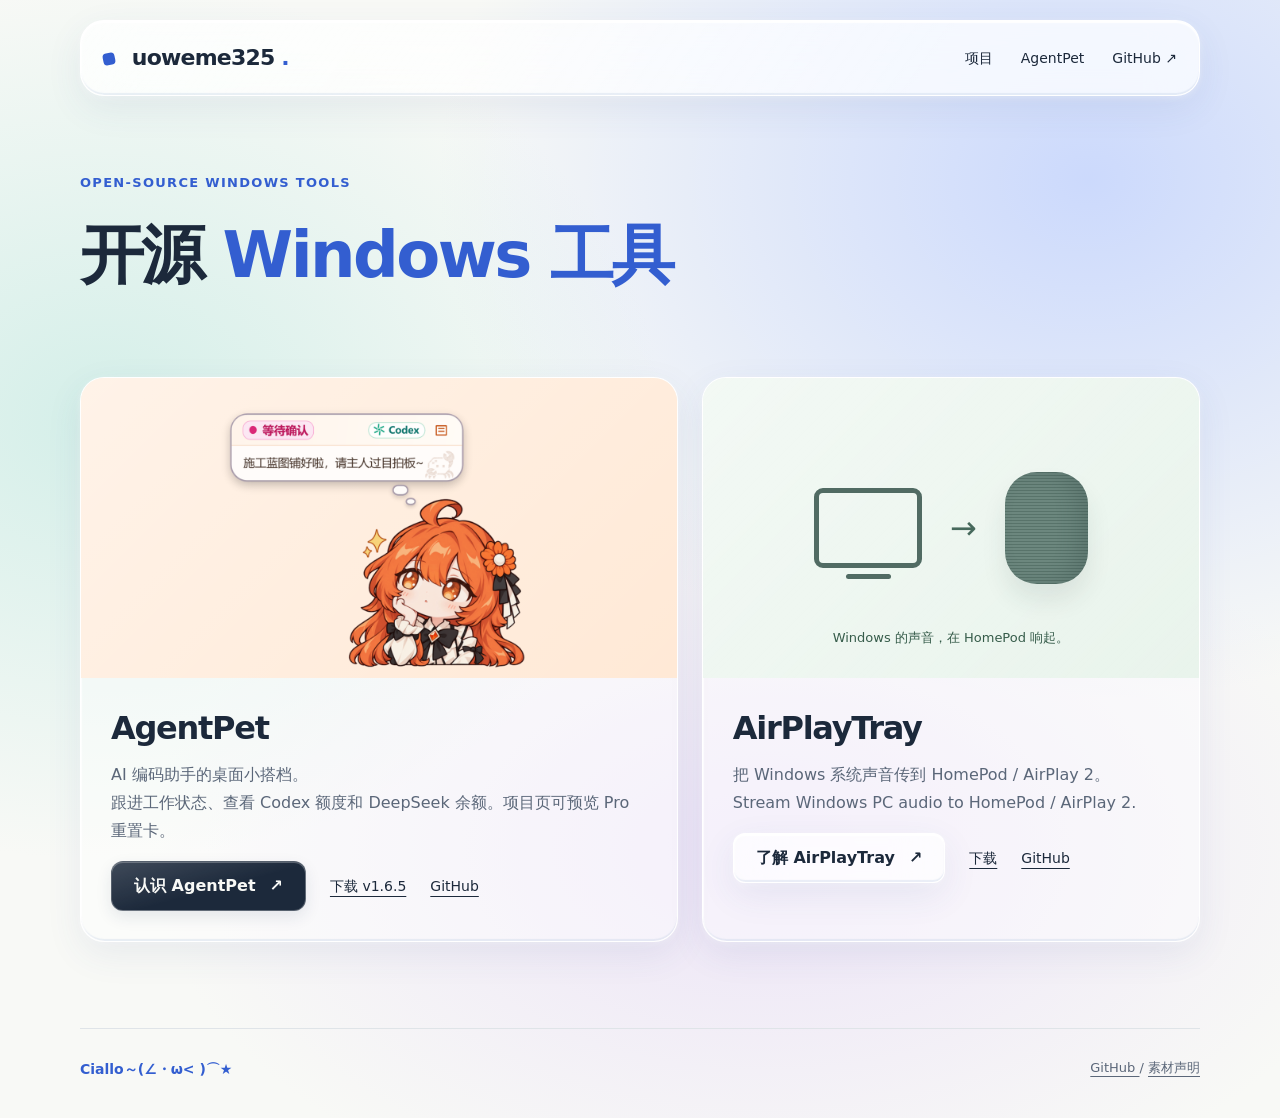
==== commit 93f69822: "Set homepage title to open-source Windows tools" ====
--- a/index.html
+++ b/index.html
@@ -56,7 +56,7 @@
      OPEN-SOURCE WINDOWS TOOLS
     </p>
     <h1>
-     桌面<span class="soft">实验室</span>
+     开源 <span class="soft">Windows 工具</span>
     </h1>
    </section>
    <section aria-label="开源项目" class="project-grid" id="projects">
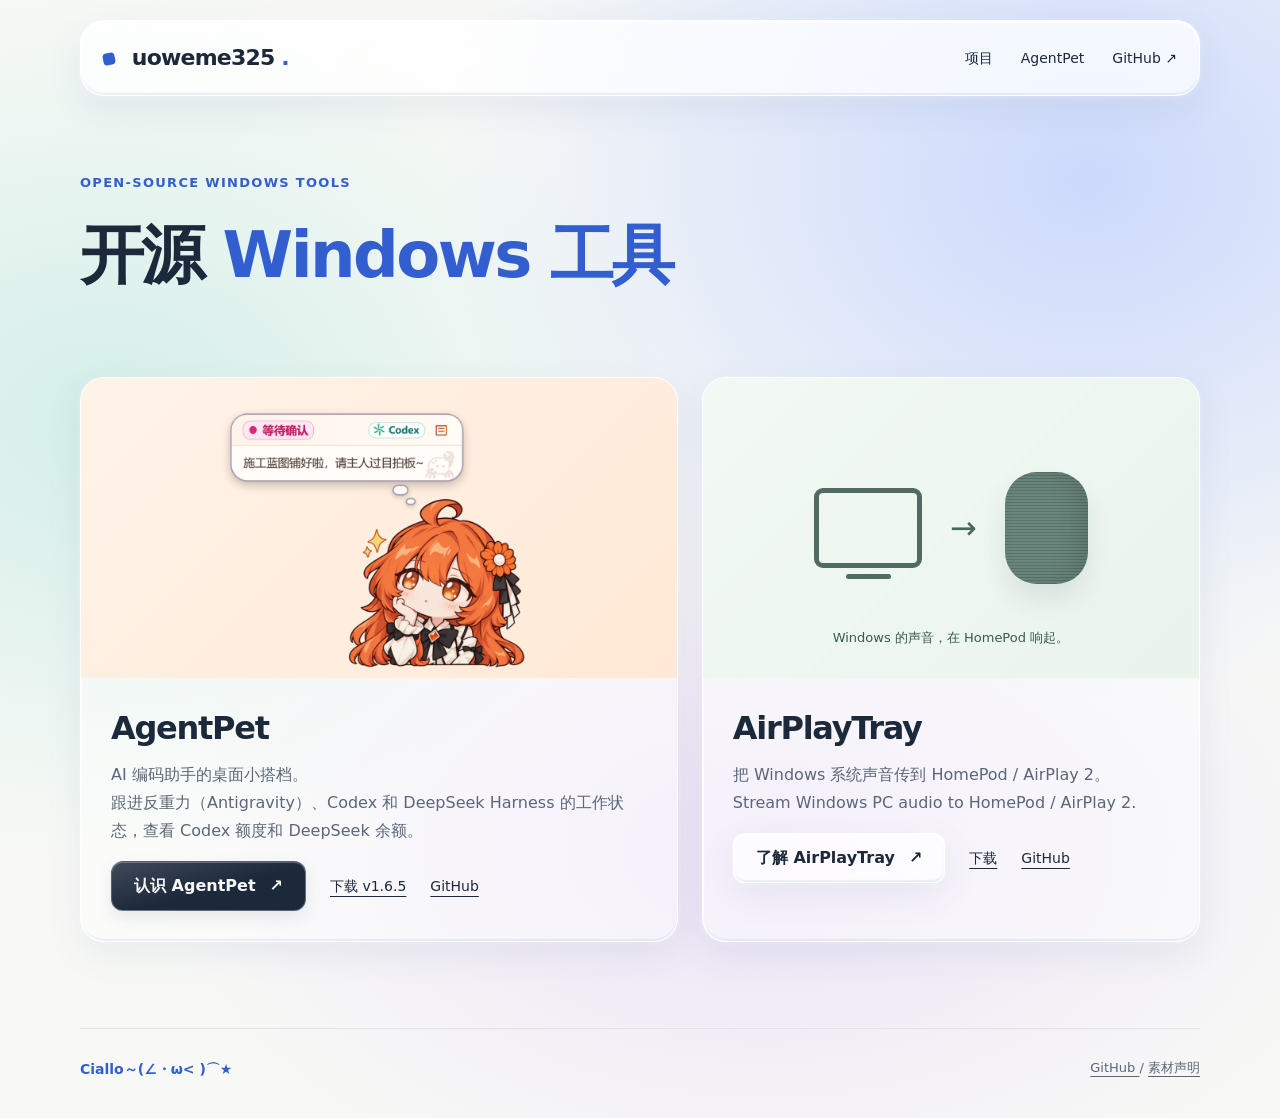
==== commit 6cb5d519: "Update AgentPet homepage card copy" ====
--- a/index.html
+++ b/index.html
@@ -71,7 +71,7 @@
       <p>
        AI 编码助手的桌面小搭档。
        <br/>
-       跟进工作状态、查看 Codex 额度和 DeepSeek 余额。项目页可预览 Pro 重置卡。
+       跟进反重力（Antigravity）、Codex 和 DeepSeek Harness 的工作状态，查看 Codex 额度和 DeepSeek 余额。
       </p>
       <div class="actions">
        <a class="btn" href="/AgentPet/">
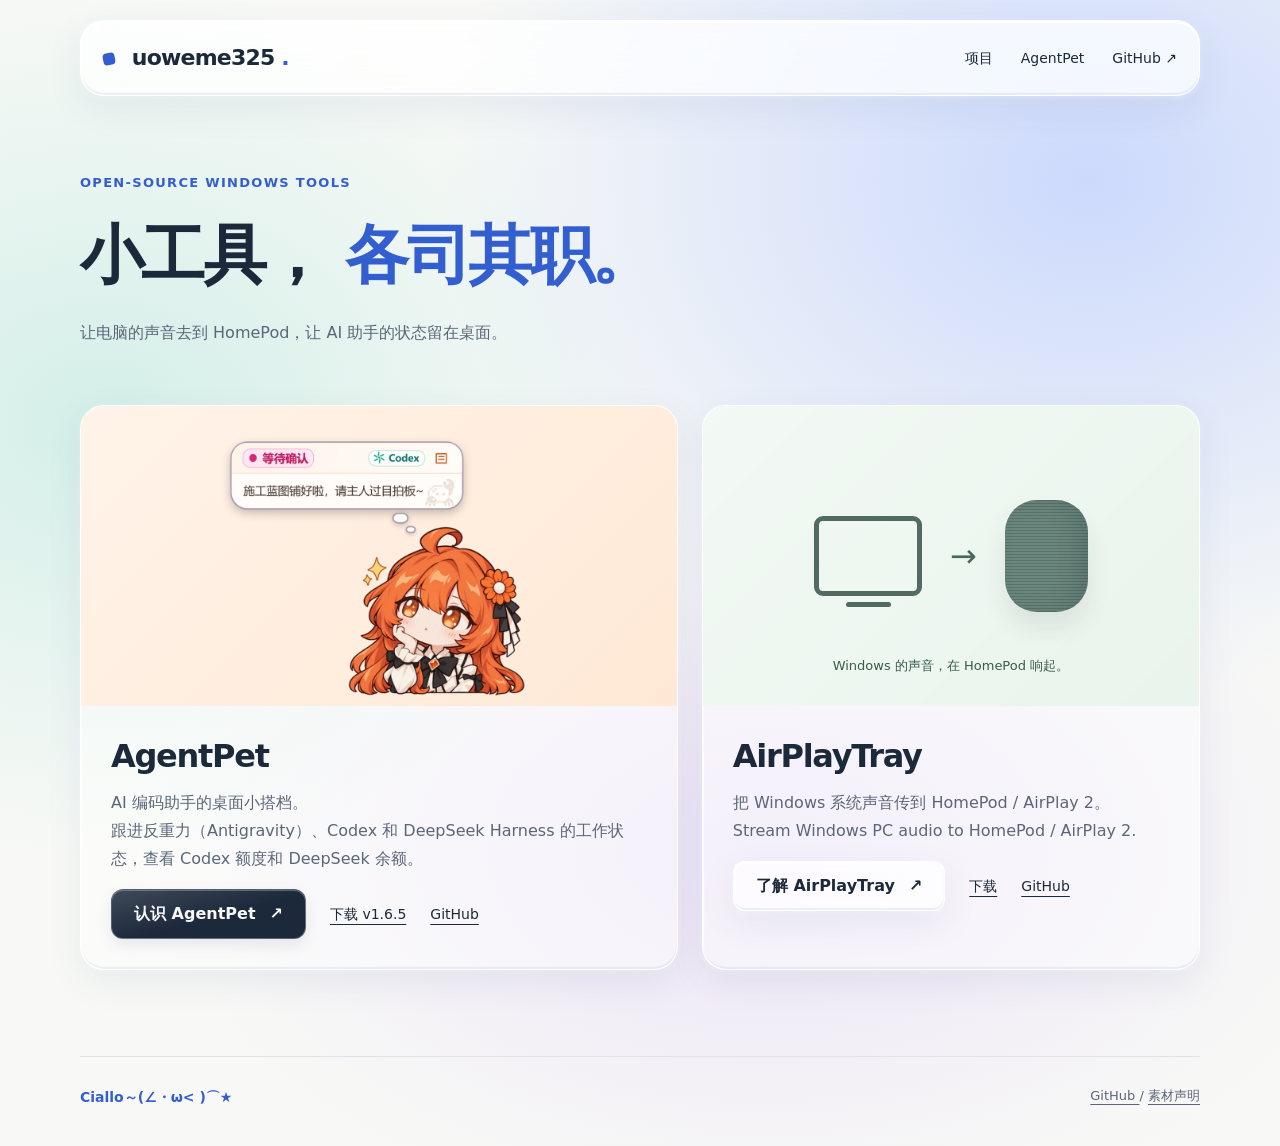
==== commit bb669276: "Update homepage hero copy" ====
--- a/index.html
+++ b/index.html
@@ -56,8 +56,9 @@
      OPEN-SOURCE WINDOWS TOOLS
     </p>
     <h1>
-     开源 <span class="soft">Windows 工具</span>
+     小工具， <span class="soft">各司其职。</span>
     </h1>
+    <p>让电脑的声音去到 HomePod，让 AI 助手的状态留在桌面。</p>
    </section>
    <section aria-label="开源项目" class="project-grid" id="projects">
     <article class="project">
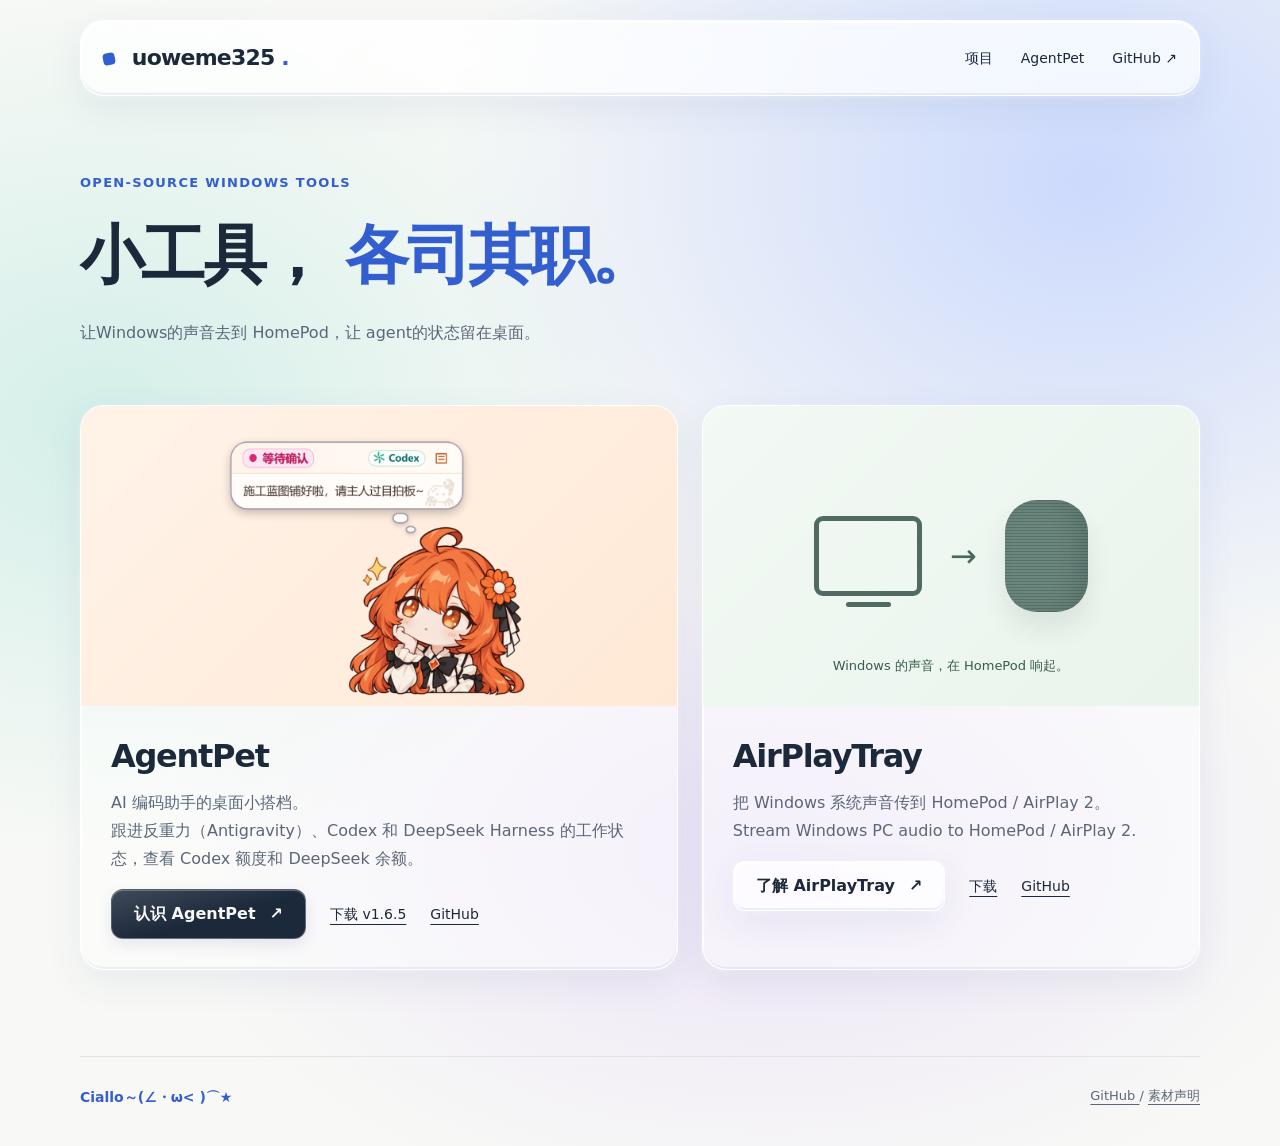
==== commit 570fa678: "Refine homepage subtitle" ====
--- a/index.html
+++ b/index.html
@@ -58,7 +58,7 @@
     <h1>
      小工具， <span class="soft">各司其职。</span>
     </h1>
-    <p>让电脑的声音去到 HomePod，让 AI 助手的状态留在桌面。</p>
+    <p>让Windows的声音去到 HomePod，让 agent的状态留在桌面。</p>
    </section>
    <section aria-label="开源项目" class="project-grid" id="projects">
     <article class="project">
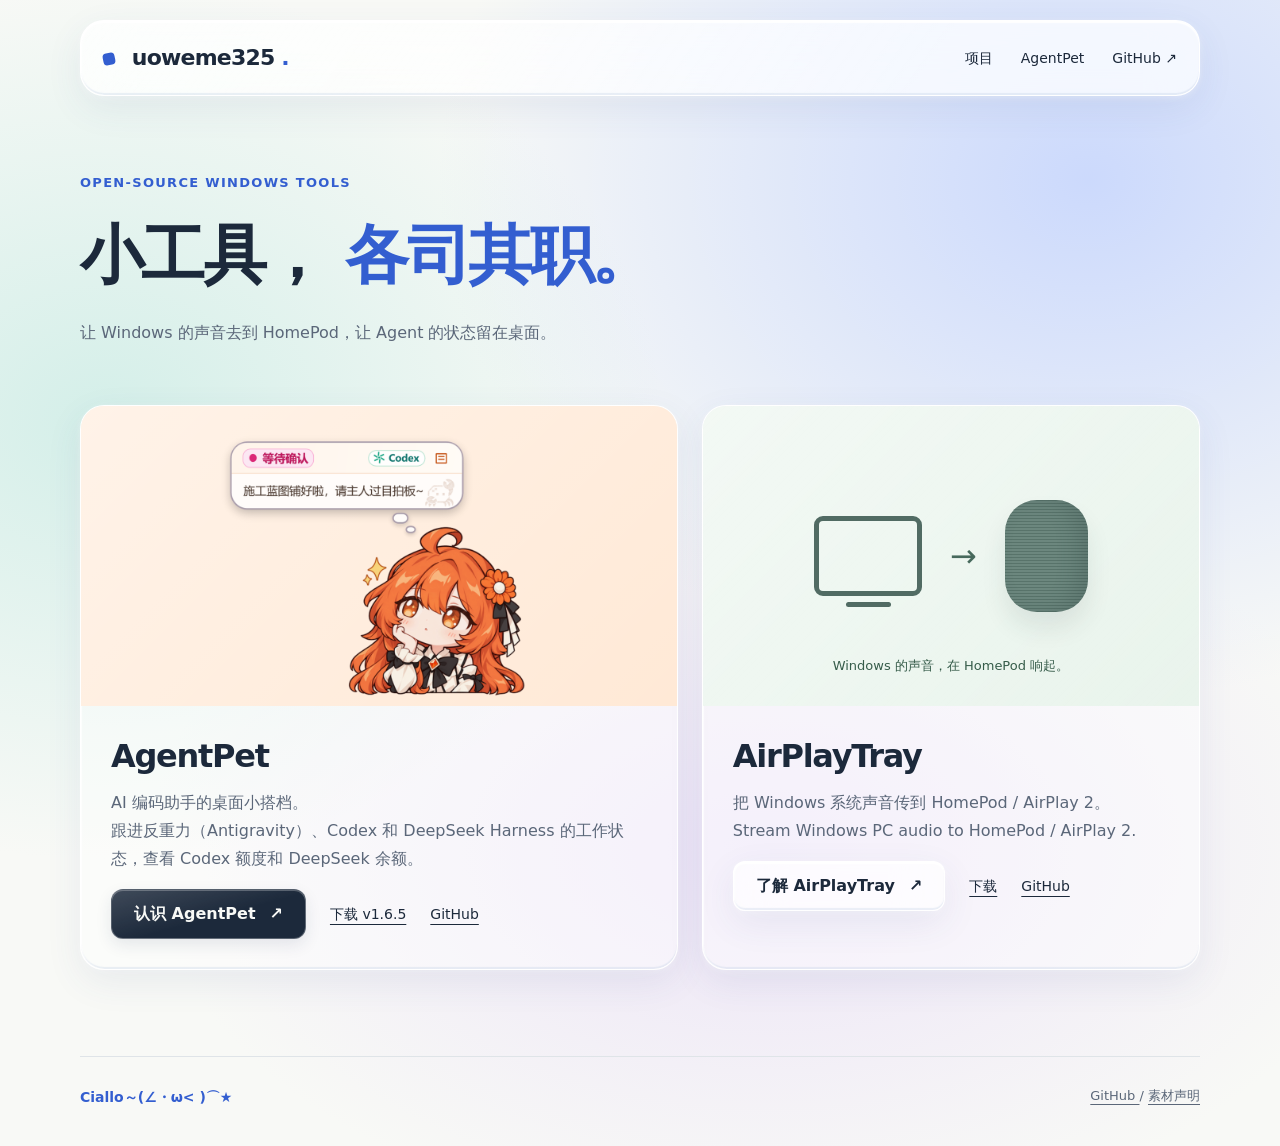
==== commit 87da8c19: "Set homepage subtitle spacing and capitalization" ====
--- a/index.html
+++ b/index.html
@@ -58,7 +58,7 @@
     <h1>
      小工具， <span class="soft">各司其职。</span>
     </h1>
-    <p>让Windows的声音去到 HomePod，让 agent的状态留在桌面。</p>
+    <p>让 Windows 的声音去到 HomePod，让 Agent 的状态留在桌面。</p>
    </section>
    <section aria-label="开源项目" class="project-grid" id="projects">
     <article class="project">
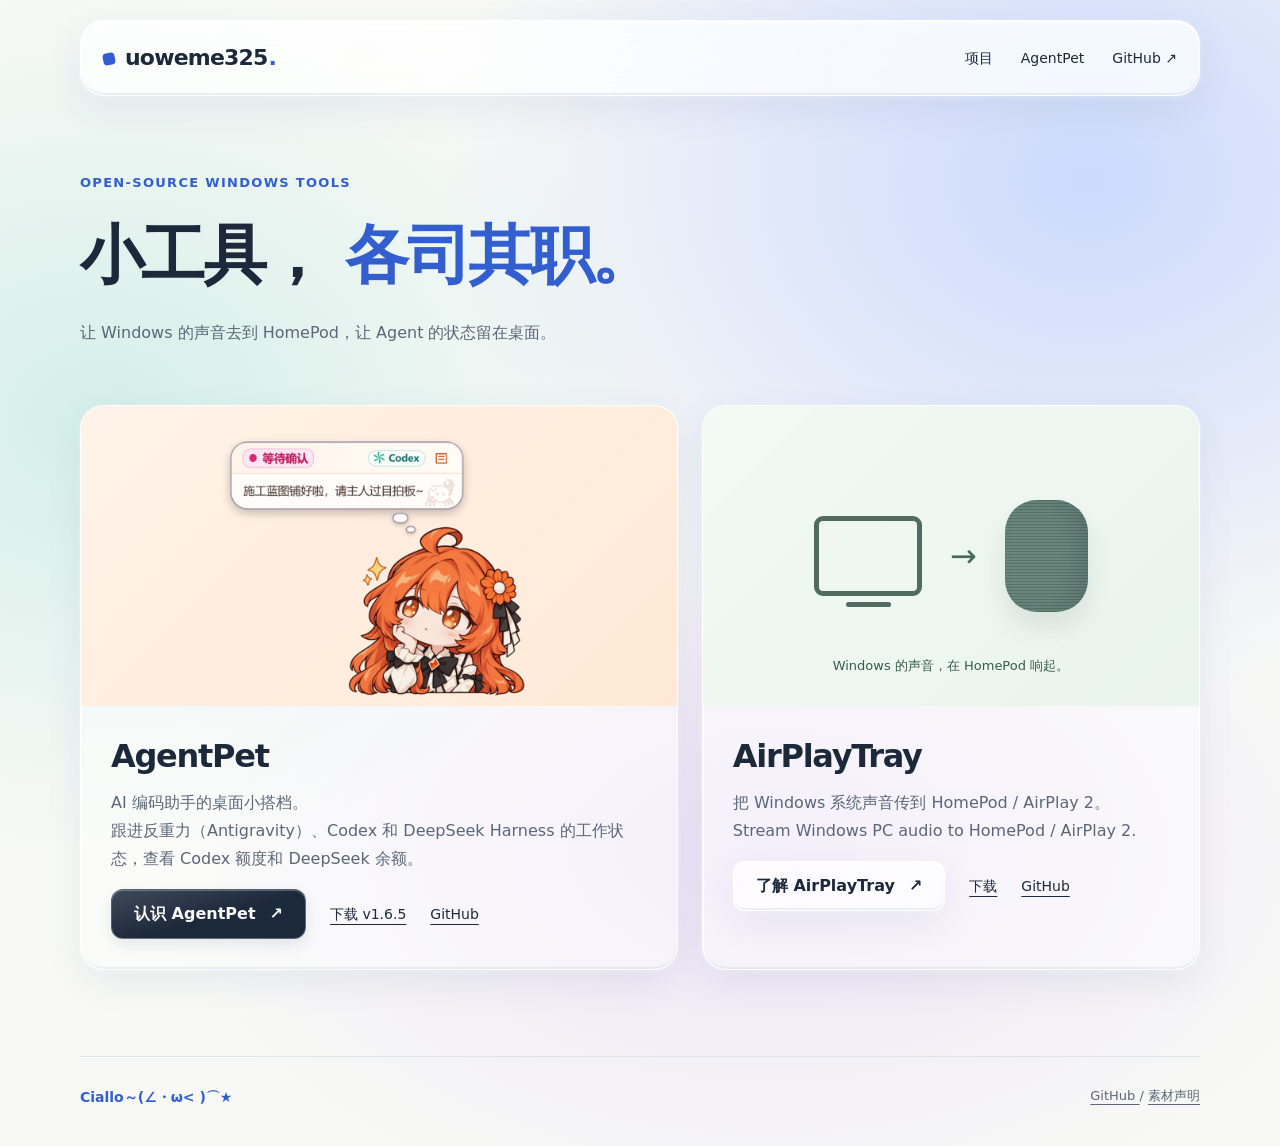
==== commit f808c6cc: "Redesign AgentPet page: hero roster dock, interactive bubble cards (Option B), themed setup, and dar" ====
--- a/index.html
+++ b/index.html
@@ -14,7 +14,7 @@
   <meta content="uoweme325 — Open-Source Windows Utilities" property="og:title"/>
   <meta content="AirPlayTray (Windows audio to HomePod / AirPlay 2) and AgentPet (Windows desktop pet for Antigravity, Codex, and DeepSeek Harness)." property="og:description"/>
   <meta content="https://uoweme325.github.io/" property="og:url"/>
-  <link href="/assets/site.css?v=164-ticket2" rel="stylesheet"/>
+  <link href="/assets/site.css?v=165-polish2" rel="stylesheet"/>
   <meta content="hB1LJrgwB8bzpsmHyZ8UWJCFtuaxdbqBxyJhywNS37Y" name="google-site-verification"/>
   <meta content="22D04417E4309576BE4F36F7BFB3BDC4" name="msvalidate.01"/>
   <meta content="#f8f9f6" media="(prefers-color-scheme: light)" name="theme-color"/>
@@ -31,12 +31,7 @@
   </a>
   <header class="wrap site-nav">
    <a class="brand" href="/">
-    <span aria-hidden="true" class="brand-mark">
-    </span>
-    uoweme325
-    <span class="soft">
-     .
-    </span>
+    <span aria-hidden="true" class="brand-mark"></span>uoweme325<span class="soft">.</span>
    </a>
    <nav aria-label="主要" class="nav-links">
     <a href="/#projects">
--- a/assets/site.css
+++ b/assets/site.css
@@ -50,6 +50,7 @@
 .home-intro h1 { font-size: clamp(2.5rem, 1.6rem + 3vw, 4.8rem); line-height: 1.25; max-width: 55rem; margin-bottom: 1.5rem; }
 .home-intro p:last-child { color: var(--muted); max-width: 40.625rem; margin-bottom: 0; }
 .soft { color: var(--accent); }
+.brand .soft, .hero h1 .soft { margin-inline-start: 0.04em; }
 .project-grid { display: grid; grid-template-columns: 1.2fr 1fr; gap: 1.5rem; }
 .project { border: 0.0625rem solid var(--glass-edge); border-radius: 1.5rem; background: var(--glass-soft); box-shadow: var(--glass-shadow); overflow: hidden; }
 .project-art { height: 18.75rem; display: flex; align-items: center; justify-content: center; background: linear-gradient(135deg var(--gradient-space), var(--glass-soft), transparent), var(--tint); position: relative; overflow: hidden; }
@@ -61,6 +62,7 @@
 .project-copy p { color: var(--muted); min-height: 3.5rem; }
 .actions { display: flex; flex-wrap: wrap; align-items: center; gap: 0.875rem 1.5rem; }
 .btn { display: inline-flex; align-items: center; justify-content: center; gap: 0.875rem; min-height: 3rem; padding: 0.625rem 1.375rem; border-radius: 0.75rem; background: var(--ink); color: var(--bg); font-weight: 600; border: 0.0625rem solid #ffffff40; box-shadow: inset 0 0.0625rem 0 #ffffff40, 0 0.375rem 1rem #1b30551a; background-image: linear-gradient(165deg var(--gradient-space), #ffffff28, transparent 55%); }
+.btn-compact { min-height: 2.55rem; padding: 0.45rem 1.05rem; gap: 0.55rem; font-size: 0.875rem; border-radius: 0.6875rem; }
 .btn:hover { background: var(--accent); color: #fff; }
 .btn-light { background: var(--glass); color: var(--ink); border-color: var(--glass-edge); box-shadow: var(--glass-shadow); }
 .text-link { font-size: 0.875rem; text-decoration: underline; text-underline-offset: 0.3125rem; }
@@ -73,7 +75,7 @@
 .site-footer { border-top: 0.0625rem solid var(--line); margin-top: 5.375rem; padding: 1.75rem 0 2.25rem; display: flex; justify-content: space-between; gap: 1.25rem; color: var(--muted); font-size: 0.8125rem; }
 .site-footer a { text-decoration: underline; text-underline-offset: 0.25rem; }
 .hero { display: grid; grid-template-columns: repeat(auto-fit, minmax(min(100%, 24rem), 1fr)); align-items: center; gap: 3rem; padding: 4.125rem 0 3.5rem; }
-.hero h1 { font-size: clamp(3.5rem, 2.2rem + 4vw, 6.5rem); letter-spacing: -.07em; margin-bottom: 0.75rem; }
+.hero h1 { font-size: clamp(3.5rem, 2.2rem + 4vw, 6.5rem); line-height: 1.08; letter-spacing: -.07em; margin-bottom: 1rem; }
 .hero .tagline { font-size: clamp(1.6rem, 1.2rem + 1vw, 2.2rem); font-weight: 650; line-height: 1.5; margin-bottom: 1.25rem; }
 .hero .intro { color: var(--muted); margin-bottom: 1.625rem; max-width: 26.875rem; }
 .release { color: var(--muted); font-size: 0.8125rem; margin: 1rem 0 0; }
@@ -104,7 +106,9 @@
 .pet-scene[data-character="gemini"] { --scene-light: #f5d9ef; --scene-dark: #51304d; }
 .pet-scene[data-character="deepseek"] { --scene-light: #cfeaf7; --scene-dark: #193d56; }
 .pet-scene[data-character="zcode"] { --scene-light: #d6dcf2; --scene-dark: #242b50; }
-:is(.pet-scene, .features, .compat-ticket)[data-character="claude"] {
+:is(.pet-scene, .features, .compat-ticket, .setup)[data-character="claude"] {
+  --choice-tint: #FFEAD3;
+  --choice-accent: #CE6018;
   --bubble-base: #FFF6EC;
   --bubble-body: #4A2E1B;
   --bubble-banner-start: #FFEAD3;
@@ -125,8 +129,10 @@
   --panel-badge-ink: #AA5314;
   --panel-shadow: #5E2F0D23;
 }
-.character[data-character="claude"] { --choice-tint: #FFEAD3; --choice-accent: #CE6018; }
-:is(.pet-scene, .features, .compat-ticket)[data-character="dragon"] {
+:is(.character, .roster-btn)[data-character="claude"] { --choice-tint: #FFEAD3; --choice-accent: #CE6018; --portrait-scale: 0.96; --portrait-y: 2%; }
+:is(.pet-scene, .features, .compat-ticket, .setup)[data-character="dragon"] {
+  --choice-tint: #E6E4F6;
+  --choice-accent: #595094;
   --bubble-base: #F4F3FB;
   --bubble-body: #2C2645;
   --bubble-banner-start: #E6E4F6;
@@ -147,8 +153,10 @@
   --panel-badge-ink: #4E4685;
   --panel-shadow: #2823481b;
 }
-.character[data-character="dragon"] { --choice-tint: #E6E4F6; --choice-accent: #595094; }
-:is(.pet-scene, .features, .compat-ticket)[data-character="gemini"] {
+:is(.character, .roster-btn)[data-character="dragon"] { --choice-tint: #E6E4F6; --choice-accent: #595094; --portrait-scale: 0.94; --portrait-y: 2.5%; }
+:is(.pet-scene, .features, .compat-ticket, .setup)[data-character="gemini"] {
+  --choice-tint: #EAE2FF;
+  --choice-accent: #5340C9;
   --bubble-base: #F5F1FF;
   --bubble-body: #2F2859;
   --bubble-banner-start: #EAE2FF;
@@ -169,8 +177,10 @@
   --panel-badge-ink: #5340C9;
   --panel-shadow: #37297A1b;
 }
-.character[data-character="gemini"] { --choice-tint: #EAE2FF; --choice-accent: #5340C9; }
-:is(.pet-scene, .features, .compat-ticket)[data-character="deepseek"] {
+:is(.character, .roster-btn)[data-character="gemini"] { --choice-tint: #EAE2FF; --choice-accent: #5340C9; --portrait-scale: 1.07; --portrait-y: -3.5%; }
+:is(.pet-scene, .features, .compat-ticket, .setup)[data-character="deepseek"] {
+  --choice-tint: #DCEBFE;
+  --choice-accent: #1D5FA7;
   --bubble-base: #F0F7FF;
   --bubble-body: #19304B;
   --bubble-banner-start: #DCEBFE;
@@ -191,8 +201,10 @@
   --panel-badge-ink: #1D5FA7;
   --panel-shadow: #1538601b;
 }
-.character[data-character="deepseek"] { --choice-tint: #DCEBFE; --choice-accent: #1D5FA7; }
-:is(.pet-scene, .features, .compat-ticket)[data-character="zcode"] {
+:is(.character, .roster-btn)[data-character="deepseek"] { --choice-tint: #DCEBFE; --choice-accent: #1D5FA7; --portrait-scale: 0.94; --portrait-y: 2.5%; }
+:is(.pet-scene, .features, .compat-ticket, .setup)[data-character="zcode"] {
+  --choice-tint: #DCE3F7;
+  --choice-accent: #2C478E;
   --bubble-base: #F1F4FC;
   --bubble-body: #1C253B;
   --bubble-banner-start: #DCE3F7;
@@ -213,7 +225,7 @@
   --panel-badge-ink: #2C478E;
   --panel-shadow: #1A264A1b;
 }
-.character[data-character="zcode"] { --choice-tint: #DCE3F7; --choice-accent: #2C478E; }
+:is(.character, .roster-btn)[data-character="zcode"] { --choice-tint: #DCE3F7; --choice-accent: #2C478E; --portrait-scale: 0.90; --portrait-y: 3%; }
 .pet-scene::before {
   content: '';
   position: absolute;
@@ -317,6 +329,16 @@
   background: var(--panel-dot, #ce6018);
   flex: none;
 }
+@media (prefers-reduced-motion: no-preference) {
+  .compat-live-dot {
+    animation: compat-live-pulse 2.6s ease-out infinite;
+  }
+  @keyframes compat-live-pulse {
+    0% { box-shadow: 0 0 0 0 color-mix(in oklab, var(--panel-dot, #ce6018) 45%, transparent); }
+    65% { box-shadow: 0 0 0 0.32rem transparent; }
+    100% { box-shadow: 0 0 0 0 transparent; }
+  }
+}
 .compat-ticket-note {
   font-size: .75rem;
   color: var(--panel-subtext, #8f5b36);
@@ -360,12 +382,15 @@
 }
 .compat-app-tile-dsh {
   overflow: hidden;
-  padding: 0;
+  padding: 0.125rem;
+  background: #fff;
 }
 .compat-app-tile-dsh img {
   width: 100%;
   height: 100%;
-  object-fit: cover;
+  object-fit: contain;
+  transform: scale(0.9) translateY(-0.0625rem);
+  mix-blend-mode: multiply;
 }
 .compat-part-copy {
   min-inline-size: 0;
@@ -386,8 +411,8 @@
 }
 .compat-part-desc {
   margin-top: .125rem;
-  font-size: .75rem;
-  color: var(--panel-subtext, var(--muted));
+  font-size: .8125rem;
+  color: color-mix(in oklab, var(--panel-subtext, var(--muted)) 72%, var(--ink));
   line-height: 1.35;
   white-space: nowrap;
   overflow: hidden;
@@ -526,7 +551,7 @@
   overflow: hidden;
   background: linear-gradient(145deg var(--gradient-space), #ffffff80, transparent 75%), var(--choice-tint);
 }
-.character img { width: 100%; aspect-ratio: 1; display: block; filter: drop-shadow(0 0.5rem 0.5rem #3447651a); }
+.character img { width: 100%; aspect-ratio: 1; display: block; transform: translateY(var(--portrait-y, 0%)) scale(var(--portrait-scale, 1)); transform-origin: center bottom; filter: drop-shadow(0 0.5rem 0.5rem #3447651a); }
 .character strong { display: block; margin-bottom: 0.1875rem; font-size: 1rem; }
 .character-family { font-size: 0.8125rem; color: var(--muted); }
 .character-selected {
@@ -549,22 +574,65 @@
 .sr-only, .character-choice { position: absolute; width: 0.0625rem; height: 0.0625rem; overflow: hidden; clip-path: inset(50%); white-space: nowrap; }
 .character-input { position: absolute; z-index: 2; inset: 0; width: 100%; height: 100%; margin: 0; opacity: 0; cursor: pointer; }
 .footer-greeting { display: inline-flex; color: var(--accent); font-size: 0.875rem; font-weight: 600; }
-.setup { background: linear-gradient(135deg var(--gradient-space), var(--glass-soft), transparent), var(--mint); border: 0.0625rem solid var(--glass-edge); box-shadow: var(--glass-shadow); border-radius: 1.5rem; padding: 2.375rem; margin-top: 4.875rem; }
-.setup h2 { margin: 0 0 1.75rem; }
-.steps { display: grid; grid-template-columns: repeat(3,minmax(0,1fr)); gap: 2rem; padding-left: 1.375rem; }
-.steps li { padding-left: 0.3125rem; }
-.steps strong { display: block; margin-bottom: 0.5rem; }
-.steps p { font-size: 0.8125rem; color: var(--muted); }
-.requirements { font-size: 0.8125rem; color: var(--muted); border-top: 0.0625rem solid var(--line); padding-top: 1.125rem; margin-bottom: 0; }
+.setup {
+  background: linear-gradient(145deg var(--gradient-space), color-mix(in oklab, var(--bubble-base, #fff6ec) 84%, #ffffff), color-mix(in oklab, var(--bubble-banner-start, #ffead3) 40%, #ffffff));
+  border: 0.0625rem solid color-mix(in oklab, var(--panel-border, #e28532) 32%, var(--glass-edge));
+  box-shadow: var(--glass-shadow);
+  border-radius: 1.5rem;
+  padding: 2.375rem;
+  margin-top: 4.875rem;
+  transition: background-color 200ms ease-out, border-color 200ms ease-out;
+}
+.setup-head {
+  display: flex;
+  flex-wrap: wrap;
+  align-items: center;
+  justify-content: space-between;
+  gap: 1rem 1.5rem;
+  margin-bottom: 1.75rem;
+}
+.setup h2 { font-size: clamp(1.8rem, 1.35rem + 1.5vw, 2.8rem); margin: 0; }
+.steps { display: grid; grid-template-columns: repeat(3,minmax(0,1fr)); gap: 1.125rem; list-style: none; padding-left: 0; margin: 0 0 1.5rem; counter-reset: setup-step; }
+.steps li {
+  counter-increment: setup-step;
+  padding: 1.125rem 1.25rem;
+  border-radius: 1.05rem;
+  border: 0.0625rem solid color-mix(in oklab, var(--panel-border, #e28532) 18%, #ffffffcc);
+  background: color-mix(in oklab, #ffffff 74%, transparent);
+  box-shadow: inset 0 0.0625rem 0 #ffffffd9, 0 0.35rem 1rem -0.4rem #233a570f;
+}
+.steps li::before {
+  content: "0" counter(setup-step);
+  display: inline-grid;
+  place-items: center;
+  min-width: 2rem;
+  height: 1.55rem;
+  padding: 0 0.45rem;
+  margin-bottom: 0.7rem;
+  border-radius: 999px;
+  background: var(--panel-badge, var(--tint));
+  color: var(--panel-badge-ink, var(--accent));
+  font-size: 0.75rem;
+  font-weight: 700;
+  font-variant-numeric: tabular-nums;
+  letter-spacing: 0.04em;
+}
+.steps strong { display: block; margin-bottom: 0.4rem; }
+.steps p { font-size: 0.8125rem; color: var(--muted); margin-bottom: 0; }
+.requirements { font-size: 0.8125rem; color: var(--muted); border-top: 0.0625rem solid color-mix(in oklab, var(--panel-border, #e28532) 24%, var(--line)); padding-top: 1.125rem; margin-bottom: 0; }
 details { border-bottom: 0.0625rem solid var(--line); padding-block: 1.25rem; }
-summary { cursor: pointer; font-weight: 600; list-style: none; display: flex; align-items: baseline; gap: .65em; }
+details:last-of-type { border-bottom: 0; }
+summary { cursor: pointer; font-weight: 600; list-style: none; display: flex; align-items: baseline; gap: .65em; transition: color 150ms ease-out; }
+summary:hover { color: var(--accent); }
 summary::-webkit-details-marker { display: none; }
 summary::before { content: ''; flex: none; width: .45em; height: .45em; border-right: 0.125rem solid currentColor; border-bottom: 0.125rem solid currentColor; transform: rotate(-45deg); }
 details[open] > summary::before { transform: rotate(45deg); }
-details p { max-width: 50rem; color: var(--muted); font-size: 0.875rem; margin: 0.9375rem 0 0; }
+details p { max-width: 50rem; color: var(--muted); font-size: 0.875rem; margin: 0.9375rem 0 0; padding-inline-start: 1.15em; }
 @media (prefers-reduced-motion: no-preference) {
   .btn, .character { transition: background-color .2s, border-color .2s, box-shadow .2s, transform .2s; }
+  .character img { transition: transform .22s ease-out; }
   .btn:hover, .character:hover { transform: translateY(-0.1875rem); }
+  .character:hover img { transform: translateY(calc(var(--portrait-y, 0%) - 3%)) scale(calc(var(--portrait-scale, 1) * 1.04)); }
 }
 @media (hover: hover) and (pointer: fine) and (prefers-reduced-motion: no-preference) {
   .pet-scene::before {
@@ -584,8 +652,9 @@
 @media (max-width: 40em) {
   .wrap { width: calc(100% - 2.25rem); }
   .site-nav { min-height: 4.25rem; gap: 0.625rem; padding-inline: 0.875rem; border-radius: 1.25rem; }
-  .brand { font-size: 1.125rem; }
-  .nav-links { gap: 1rem; font-size: 0.8125rem; }
+  .brand { font-size: 1.0625rem; }
+  .brand-mark { margin-right: 0.5rem; }
+  .nav-links { gap: 0.75rem; font-size: 0.8125rem; }
   .home-intro { padding: 3.125rem 0 2.25rem; }
   .project-grid, .hero { grid-template-columns: 1fr; }
   .project-art { height: 16.25rem; }
@@ -607,8 +676,11 @@
   .character-selected { top: 0.375rem; right: 0.375rem; width: 1.25rem; height: 1.25rem; font-size: 0.8125rem; }
   .feature { display: block; }
   .feature h3 { margin-top: 1.25rem; }
-  .steps { grid-template-columns: minmax(0, 1fr); gap: 0.625rem; }
-  .setup { padding: 1.75rem; margin-top: 3.375rem; }
+  .steps { grid-template-columns: minmax(0, 1fr); gap: 0.75rem; margin-bottom: 1.25rem; }
+  .steps li { padding: 1rem 1.05rem; }
+  .setup { padding: 1.5rem; margin-top: 3.375rem; }
+  .setup-head { margin-bottom: 1.25rem; }
+  .bubble-controls { margin-top: .85rem; gap: .55rem; }
   .site-footer { flex-direction: column; gap: 0.625rem; margin-top: 3.5rem; }
 }
 @media (prefers-color-scheme: dark) {
@@ -690,11 +762,11 @@
   .feature { display: grid; grid-row: span 4; grid-template-rows: auto auto 1fr auto; grid-template-rows: subgrid; row-gap: 0; }
 }
 @media (prefers-color-scheme: dark) {
-  .character[data-character="claude"] { --choice-accent: #f3ae77; }
-  .character[data-character="dragon"] { --choice-accent: #b6a8ee; }
-  .character[data-character="gemini"] { --choice-accent: #c2a8ff; }
-  .character[data-character="deepseek"] { --choice-accent: #89bdf2; }
-  .character[data-character="zcode"] { --choice-accent: #a5b8f2; }
+  :is(.character, .roster-btn, .pet-scene, .features, .compat-ticket, .setup)[data-character="claude"] { --choice-accent: #f3ae77; }
+  :is(.character, .roster-btn, .pet-scene, .features, .compat-ticket, .setup)[data-character="dragon"] { --choice-accent: #b6a8ee; }
+  :is(.character, .roster-btn, .pet-scene, .features, .compat-ticket, .setup)[data-character="gemini"] { --choice-accent: #c2a8ff; }
+  :is(.character, .roster-btn, .pet-scene, .features, .compat-ticket, .setup)[data-character="deepseek"] { --choice-accent: #89bdf2; }
+  :is(.character, .roster-btn, .pet-scene, .features, .compat-ticket, .setup)[data-character="zcode"] { --choice-accent: #a5b8f2; }
   .character-selected { color: #131d2a; }
 }
 @media (forced-colors: active) {
@@ -736,7 +808,7 @@
 .hero-capture {
   display: block;
   position: relative;
-  width: min(100%, 24rem);
+  width: min(100%, 22.5rem);
   aspect-ratio: 816 / 710;
   object-fit: contain;
   cursor: pointer;
@@ -749,13 +821,13 @@
   z-index: 2;
   display: grid;
   place-items: center;
-  margin: .1rem 0 0;
-  padding: .46rem 1.25rem;
+  margin: .05rem 0 0;
+  padding: .48rem 1.15rem;
   inline-size: min(100%, 22.5rem);
-  min-block-size: 3.55rem;
+  min-block-size: 3.45rem;
   border-radius: 1.1rem;
-  border: 0.0625rem solid #ffffffc9;
-  background: linear-gradient(160deg, #ffffff9e 0%, #ffffff5e 100%);
+  border: 0.0625rem solid color-mix(in oklab, var(--panel-border, #e28532) 20%, #ffffffc9);
+  background: linear-gradient(160deg, #ffffffa8 0%, #ffffff66 100%);
   box-shadow:
     inset 0 0.0625rem 0.0625rem #ffffffeb,
     0 0.25rem 0.875rem -0.25rem #233a5712;
@@ -763,28 +835,25 @@
   backdrop-filter: blur(0.875rem) saturate(150%);
   color: var(--ink);
   font-size: .8125rem;
-  line-height: 1.44;
-  text-align: left;
+  line-height: 1.46;
+  text-align: center;
 }
 .quote-stack {
   display: flex;
   flex-direction: column;
+  align-items: center;
   justify-content: center;
-  gap: .08rem;
-  inline-size: min(100%, 17.5rem);
-}
-.quote-lead {
-  align-self: flex-start;
-  text-align: left;
+  gap: .06rem;
+  inline-size: 100%;
+}
+.quote-lead,
+.quote-tail {
+  align-self: center;
+  text-align: center;
   max-inline-size: 100%;
 }
-.quote-tail {
-  align-self: flex-end;
-  text-align: right;
-  max-inline-size: 100%;
-}
 @container pet-preview (max-width: 22rem) {
-  .scene-quote { min-block-size: 3.7rem; padding-inline: .9rem; }
+  .scene-quote { min-block-size: 3.6rem; padding-inline: .85rem; }
   .quote-stack { inline-size: 100%; }
 }
 .scene-actions {
@@ -795,7 +864,58 @@
   justify-content: center;
   gap: .5rem;
   inline-size: 100%;
-  padding-top: .15rem;
+  padding-top: .1rem;
+}
+.scene-roster {
+  position: relative;
+  z-index: 2;
+  display: inline-flex;
+  align-items: center;
+  justify-content: center;
+  gap: .4rem;
+  margin-top: .1rem;
+  padding: .28rem .42rem;
+  border-radius: 999px;
+  border: 0.0625rem solid #ffffffc9;
+  background: linear-gradient(180deg, #ffffff9e 0%, #ffffff66 100%);
+  box-shadow: inset 0 0.0625rem 0.0625rem #ffffffeb, 0 0.25rem 0.75rem -0.2rem #233a5714;
+  -webkit-backdrop-filter: blur(0.875rem) saturate(150%);
+  backdrop-filter: blur(0.875rem) saturate(150%);
+}
+.roster-btn {
+  position: relative;
+  flex: none;
+  width: 2.15rem;
+  height: 2.15rem;
+  padding: 0;
+  border-radius: 50%;
+  border: 0.125rem solid #ffffffd9;
+  background: linear-gradient(145deg var(--gradient-space), #ffffff75, transparent 70%), var(--choice-tint);
+  overflow: hidden;
+  cursor: pointer;
+  transition: transform 150ms ease-out, border-color 150ms ease-out, box-shadow 150ms ease-out;
+}
+.roster-btn img {
+  display: block;
+  width: 100%;
+  height: 100%;
+  object-fit: contain;
+  transform: translateY(var(--portrait-y, 0%)) scale(calc(var(--portrait-scale, 1) * 1.04));
+  transform-origin: center bottom;
+  pointer-events: none;
+}
+.roster-btn:hover {
+  transform: translateY(-0.1rem) scale(1.06);
+  border-color: var(--choice-accent);
+}
+.roster-btn[aria-pressed="true"] {
+  border-color: var(--choice-accent);
+  box-shadow: 0 0 0 0.14rem color-mix(in oklab, var(--choice-accent) 26%, transparent), 0 0.25rem 0.6rem -0.1rem #233a5724;
+  transform: translateY(-0.0625rem) scale(1.06);
+}
+.roster-btn:focus-visible {
+  outline: 0.1875rem solid var(--accent);
+  outline-offset: 0.15rem;
 }
 .chip-btn, .detail-trigger {
   display: inline-flex;
@@ -870,8 +990,20 @@
   display: flex;
   flex-wrap: wrap;
   align-items: center;
-  gap: .55rem;
+  gap: .55rem .9rem;
   max-inline-size: 100%;
+}
+.control-group {
+  display: inline-flex;
+  align-items: center;
+  gap: .45rem;
+  max-inline-size: 100%;
+}
+.control-label {
+  font-size: .75rem;
+  font-weight: 600;
+  color: var(--muted);
+  white-space: nowrap;
 }
 .pill-switch {
   position: relative;
@@ -982,12 +1114,14 @@
 .feature-action:empty {
   margin: 0;
 }
-.detail-trigger {
-  anchor-name: --detail-trigger;
+.work-trigger {
+  anchor-name: --work-trigger;
+}
+.balance-trigger {
+  anchor-name: --balance-trigger;
 }
 .detail-popover {
   color-scheme: only light;
-  position-anchor: --detail-trigger;
   position-area: bottom span-right;
   position-try-fallbacks: flip-block, flip-inline;
   inset: auto;
@@ -1004,6 +1138,12 @@
   text-align: left;
   transform-origin: top left;
 }
+.work-popover {
+  position-anchor: --work-trigger;
+}
+.balance-popover {
+  position-anchor: --balance-trigger;
+}
 .detail-popover:is(:popover-open, .\:popover-open) {
   display: grid;
   gap: .5rem;
@@ -1050,7 +1190,7 @@
   font-size: .73rem;
 }
 
-.feature-demo { min-height: 0; align-self: center; aspect-ratio: 1.78; border-radius: .85rem; padding: .25rem; background: radial-gradient(ellipse, var(--panel-track, #f3e7db), transparent 78%); }
+.feature-demo { position: relative; min-height: 0; align-self: center; aspect-ratio: 1.72; border-radius: .9rem; padding: .6rem .5rem; background: radial-gradient(ellipse, var(--panel-track, #f3e7db), transparent 78%); }
 .feature-demo img { display: block; width: 100%; height: 100%; object-fit: contain; }
 .project-art .home-pet-capture { width: auto; height: 94%; max-width: 96%; object-fit: contain; align-self: center; }
 @media (prefers-color-scheme: dark) {
@@ -1061,6 +1201,31 @@
     box-shadow: inset 0 0.0625rem 0.0625rem #ffffff24, 0 0.35rem 1rem #0004;
     color: var(--ink);
   }
+  .scene-roster {
+    border-color: #ffffff29;
+    background: linear-gradient(180deg, #1c2939c7 0%, #1c29398a 100%);
+    box-shadow: inset 0 0.0625rem 0.0625rem #ffffff24, 0 0.35rem 1rem #0004;
+  }
+  .roster-btn {
+    border-color: #ffffff30;
+    background: radial-gradient(ellipse at 50% 85%, #ffffff22, transparent 80%), #243347;
+  }
+  .setup {
+    background: linear-gradient(145deg var(--gradient-space), color-mix(in oklab, var(--surface) 88%, var(--panel-border, #e28532)), var(--surface));
+    border-color: color-mix(in oklab, var(--panel-border, #e28532) 38%, var(--line));
+  }
+  .steps li {
+    background: #ffffff0a;
+    border-color: #ffffff1a;
+    box-shadow: inset 0 0.0625rem 0 #ffffff14;
+  }
+  .steps li::before {
+    background: color-mix(in oklab, var(--choice-accent, var(--accent)) 20%, var(--surface));
+    color: var(--choice-accent, var(--accent));
+  }
+  .requirements {
+    border-top-color: color-mix(in oklab, var(--panel-border, #e28532) 32%, var(--line));
+  }
   .chip-btn, .detail-trigger {
     border-color: #ffffff2e;
     background: linear-gradient(180deg, #ffffff26 0%, #ffffff12 100%);
@@ -1072,8 +1237,9 @@
     background: linear-gradient(180deg, #ffffff36 0%, #ffffff1c 100%);
   }
   .chip-btn[data-playing="true"] {
-    background: linear-gradient(180deg, #ffffff40 0%, #ffffff22 100%);
-    color: #fff;
+    border-color: var(--choice-accent, var(--accent));
+    background: linear-gradient(180deg, color-mix(in oklab, var(--choice-accent, var(--accent)) 28%, #ffffff26) 0%, #ffffff1a 100%);
+    color: var(--choice-accent, #fff);
   }
   .pill-switch {
     background: linear-gradient(165deg, #ffffff18 0%, #ffffff0a 100%);
